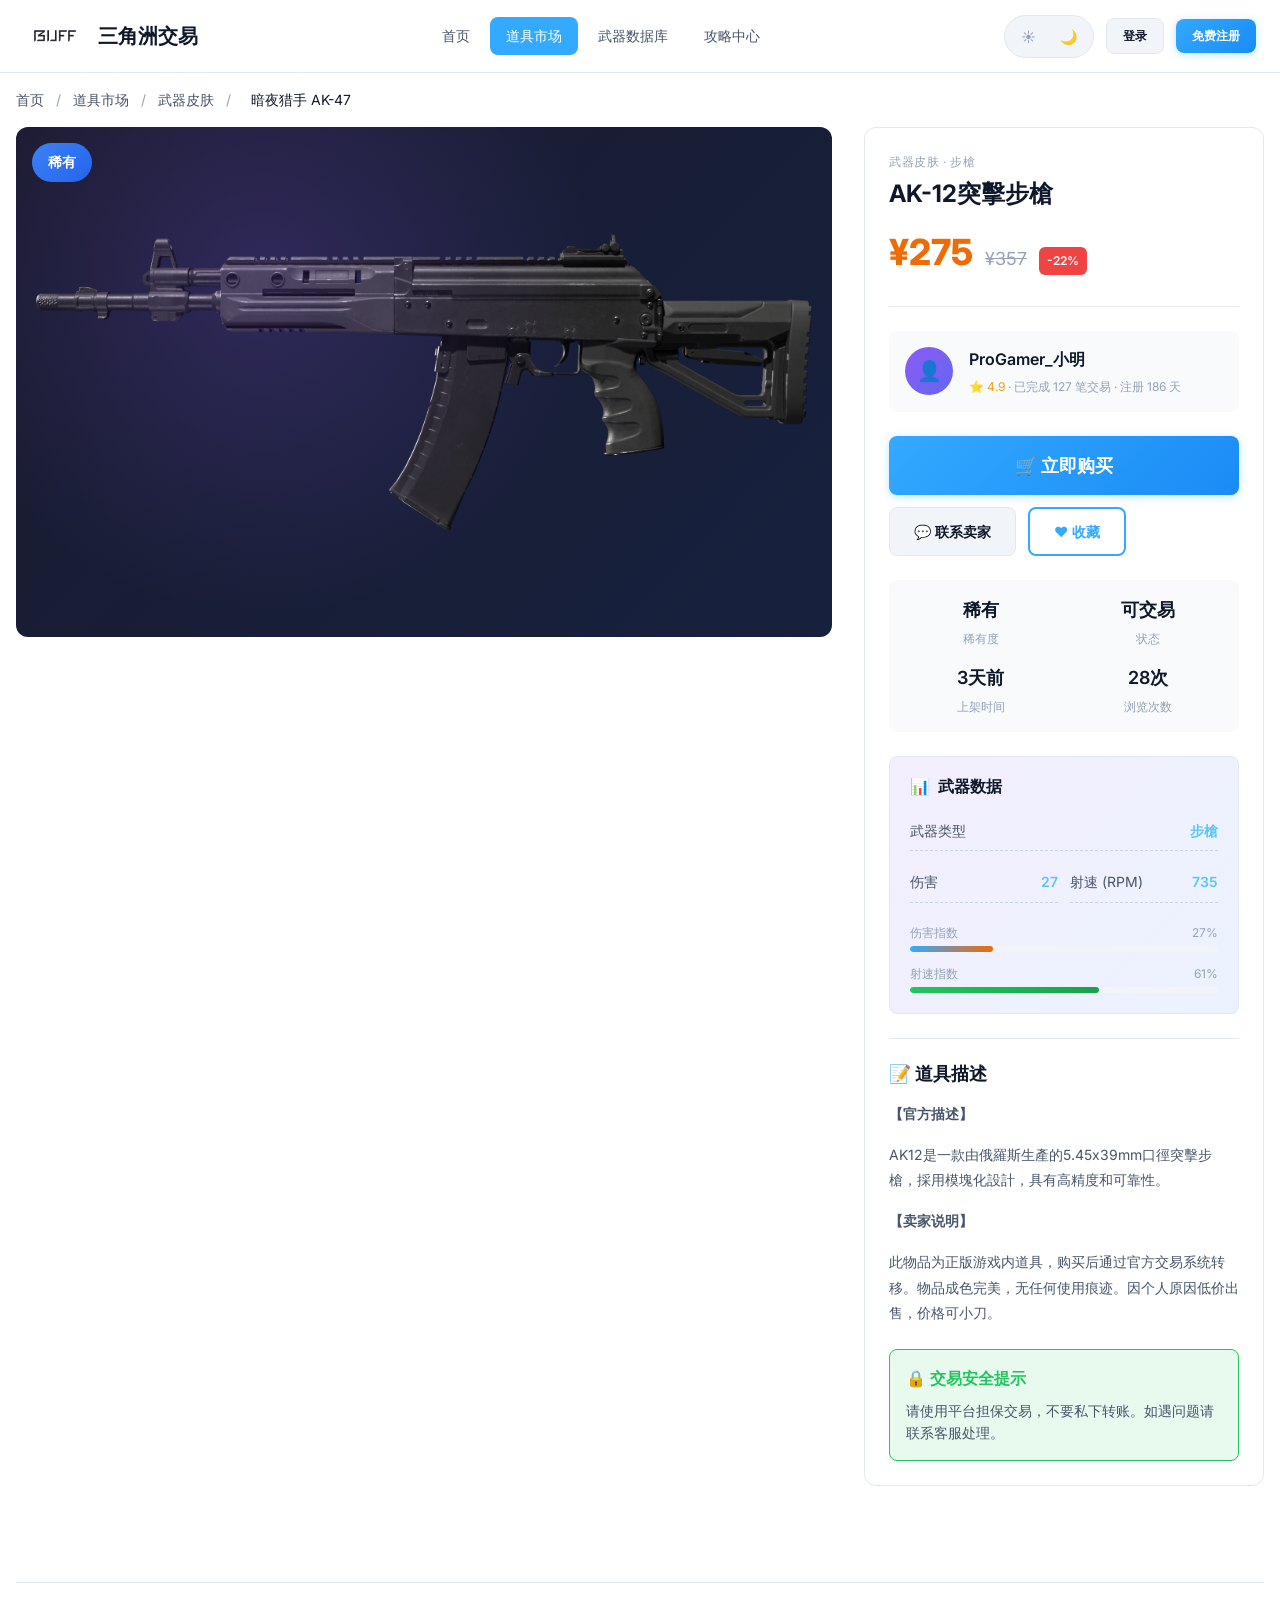
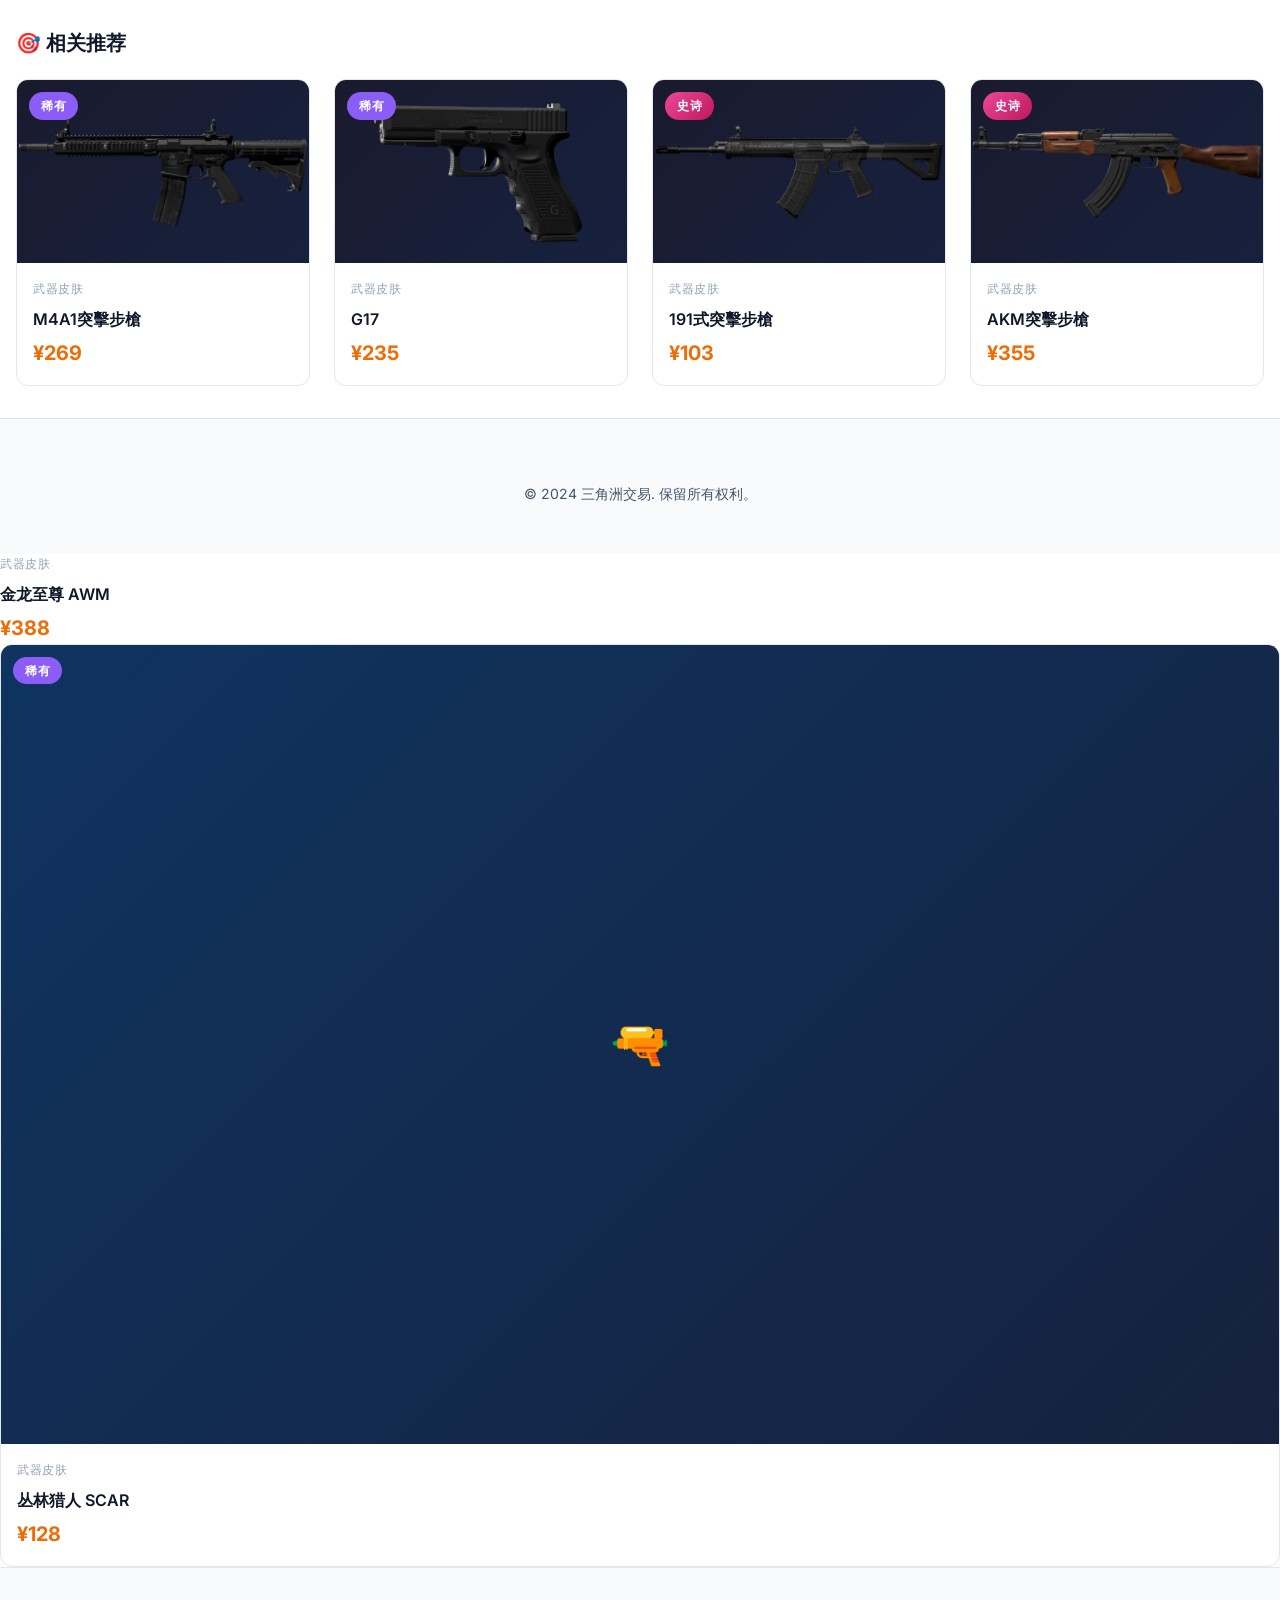
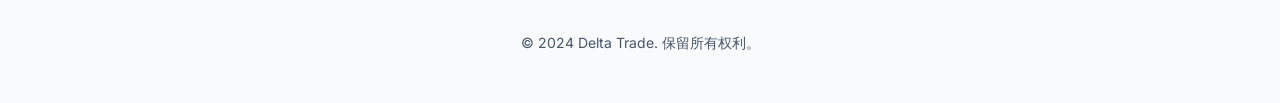
==== item-detail.html @ 1e338d65 "Initial commit: 三角洲交易平台 MVP" ====
<!DOCTYPE html>
<html lang="zh-CN">
<head>
  <meta charset="UTF-8">
  <meta name="viewport" content="width=device-width, initial-scale=1.0">
  <meta name="description" content="暗夜猎手 AK-47 - Delta Trade 三角洲行动道具详情">
  <title>暗夜猎手 AK-47 - Delta Trade</title>
  
  <link rel="preconnect" href="https://fonts.googleapis.com">
  <link rel="preconnect" href="https://fonts.gstatic.com" crossorigin>
  <link href="https://fonts.googleapis.com/css2?family=Inter:wght@400;500;600;700;800&display=swap" rel="stylesheet">
  
  <link rel="stylesheet" href="css/design-system.css">
  <link rel="stylesheet" href="css/components.css">
  
  <script>
    (function() {
      const savedTheme = localStorage.getItem('delta-trade-theme');
      if (savedTheme && savedTheme !== 'system') {
        document.documentElement.setAttribute('data-theme', savedTheme);
      }
    })();
  </script>
  
  <style>
    .breadcrumb {
      padding: var(--space-4) 0;
      font-size: var(--text-sm);
      color: var(--text-tertiary);
    }
    
    .breadcrumb a {
      color: var(--text-secondary);
      text-decoration: none;
    }
    
    .breadcrumb a:hover {
      color: var(--primary-500);
    }
    
    .breadcrumb span {
      margin: 0 var(--space-2);
    }
    
    .detail-layout {
      display: grid;
      grid-template-columns: 1fr 400px;
      gap: var(--space-8);
      padding-bottom: var(--space-12);
    }
    
    @media (max-width: 1024px) {
      .detail-layout {
        grid-template-columns: 1fr;
      }
    }
    
    .image-gallery {
      position: sticky;
      top: calc(var(--navbar-height) + var(--space-4));
    }
    
    .main-image {
      width: 100%;
      aspect-ratio: 16/10;
      background: linear-gradient(135deg, #1a1a2e 0%, #16213e 100%);
      border-radius: var(--radius-xl);
      display: flex;
      align-items: center;
      justify-content: center;
      margin-bottom: var(--space-4);
      position: relative;
      overflow: hidden;
    }
    
    .main-image img {
      width: 100%;
      height: 100%;
      object-fit: contain;
      padding: var(--space-4);
    }
    
    .main-image::before {
      content: '';
      position: absolute;
      inset: 0;
      background: radial-gradient(circle at 30% 30%, rgba(139, 92, 246, 0.2) 0%, transparent 50%);
      pointer-events: none;
    }
    
    .image-badge {
      position: absolute;
      top: var(--space-4);
      left: var(--space-4);
      padding: var(--space-2) var(--space-4);
      background: linear-gradient(135deg, #f59e0b, #d97706);
      color: white;
      font-size: var(--text-sm);
      font-weight: 600;
      border-radius: var(--radius-full);
    }
    
    .thumbnails {
      display: flex;
      gap: var(--space-3);
    }
    
    .thumbnail {
      width: 80px;
      height: 60px;
      background: linear-gradient(135deg, #1a1a2e 0%, #16213e 100%);
      border-radius: var(--radius-lg);
      display: flex;
      align-items: center;
      justify-content: center;
      font-size: 1.5rem;
      cursor: pointer;
      border: 2px solid transparent;
      transition: all var(--transition-fast);
    }
    
    .thumbnail:hover,
    .thumbnail.active {
      border-color: var(--primary-500);
    }
    
    .item-info {
      background-color: var(--bg-card);
      border: 1px solid var(--border-primary);
      border-radius: var(--radius-xl);
      padding: var(--space-6);
    }
    
    .item-category {
      font-size: var(--text-xs);
      color: var(--text-tertiary);
      text-transform: uppercase;
      letter-spacing: 0.05em;
      margin-bottom: var(--space-2);
    }
    
    .item-title {
      font-size: var(--text-2xl);
      font-weight: 700;
      margin-bottom: var(--space-4);
    }
    
    .item-price-section {
      display: flex;
      align-items: baseline;
      gap: var(--space-3);
      margin-bottom: var(--space-6);
      padding-bottom: var(--space-6);
      border-bottom: 1px solid var(--border-primary);
    }
    
    .item-price-current {
      font-size: var(--text-4xl);
      font-weight: 800;
      color: var(--accent-500);
    }
    
    .item-price-old {
      font-size: var(--text-lg);
      color: var(--text-tertiary);
      text-decoration: line-through;
    }
    
    .item-discount {
      padding: var(--space-1) var(--space-2);
      background-color: var(--danger-500);
      color: white;
      font-size: var(--text-xs);
      font-weight: 600;
      border-radius: var(--radius-md);
    }
    
    .seller-info {
      display: flex;
      align-items: center;
      gap: var(--space-4);
      padding: var(--space-4);
      background-color: var(--bg-secondary);
      border-radius: var(--radius-lg);
      margin-bottom: var(--space-6);
    }
    
    .seller-avatar {
      width: 48px;
      height: 48px;
      border-radius: 50%;
      background: linear-gradient(135deg, #8b5cf6, #6366f1);
      display: flex;
      align-items: center;
      justify-content: center;
      font-size: 1.25rem;
    }
    
    .seller-details {
      flex: 1;
    }
    
    .seller-name {
      font-weight: 600;
      margin-bottom: var(--space-1);
    }
    
    .seller-stats {
      font-size: var(--text-xs);
      color: var(--text-tertiary);
    }
    
    .seller-rating {
      color: #f59e0b;
    }
    
    .action-buttons {
      display: flex;
      flex-direction: column;
      gap: var(--space-3);
      margin-bottom: var(--space-6);
    }
    
    .btn-buy {
      width: 100%;
      padding: var(--space-4);
      font-size: var(--text-lg);
    }
    
    .item-meta {
      display: grid;
      grid-template-columns: 1fr 1fr;
      gap: var(--space-4);
      padding: var(--space-4);
      background-color: var(--bg-secondary);
      border-radius: var(--radius-lg);
      margin-bottom: var(--space-6);
    }
    
    .meta-item {
      text-align: center;
    }
    
    .meta-value {
      font-size: var(--text-lg);
      font-weight: 600;
      color: var(--text-primary);
    }
    
    .meta-label {
      font-size: var(--text-xs);
      color: var(--text-tertiary);
      margin-top: var(--space-1);
    }
    
    .item-description {
      margin-top: var(--space-6);
      padding-top: var(--space-6);
      border-top: 1px solid var(--border-primary);
    }
    
    .description-title {
      font-size: var(--text-lg);
      font-weight: 600;
      margin-bottom: var(--space-4);
    }
    
    .description-content {
      font-size: var(--text-sm);
      color: var(--text-secondary);
      line-height: 1.8;
    }
    
    .safety-tips {
      margin-top: var(--space-6);
      padding: var(--space-4);
      background-color: rgba(34, 197, 94, 0.1);
      border: 1px solid var(--success-500);
      border-radius: var(--radius-lg);
    }
    
    .safety-tips-title {
      display: flex;
      align-items: center;
      gap: var(--space-2);
      font-weight: 600;
      color: var(--success-500);
      margin-bottom: var(--space-2);
    }
    
    .safety-tips-content {
      font-size: var(--text-sm);
      color: var(--text-secondary);
    }
    
    /* 相关推荐 */
    .related-section {
      margin-top: var(--space-12);
      padding-top: var(--space-12);
      border-top: 1px solid var(--border-primary);
    }
    
    .related-title {
      font-size: var(--text-xl);
      font-weight: 600;
      margin-bottom: var(--space-6);
    }
    
    .related-grid {
      display: grid;
      grid-template-columns: repeat(4, 1fr);
      gap: var(--space-6);
    }
    
    @media (max-width: 1024px) {
      .related-grid {
        grid-template-columns: repeat(2, 1fr);
      }
    }
    
    @media (max-width: 480px) {
      .related-grid {
        grid-template-columns: 1fr;
      }
    }
  </style>
</head>
<body>
  <!-- 导航栏 -->
  <nav class="navbar">
    <div class="navbar-container">
      <a href="index.html" class="navbar-brand">
        <img src="https://buff.163.com/static/images/site/logo.png" alt="BUFF" style="height:28px;" class="logo-dark">
        <img src="images/buff-logo-dark.png" alt="BUFF" style="height:28px;" class="logo-light">
        <span>三角洲交易</span>
      </a>
      
      <ul class="navbar-nav hide-mobile">
        <li><a href="index.html" class="navbar-link">首页</a></li>
        <li><a href="marketplace.html" class="navbar-link active">道具市场</a></li>
        <li><a href="tools/weapons.html" class="navbar-link">武器数据库</a></li>
        <li><a href="tools/guides.html" class="navbar-link">攻略中心</a></li>
      </ul>
      
      <div class="navbar-actions">
        <div class="theme-toggle hide-mobile" role="radiogroup" aria-label="主题选择">
          <button class="theme-toggle-option" data-theme="light" role="radio">☀️</button>
          <button class="theme-toggle-option active" data-theme="dark" role="radio">🌙</button>
        </div>
        <a href="auth/login.html" class="btn btn-secondary btn-sm hide-mobile">登录</a>
        <a href="auth/register.html" class="btn btn-primary btn-sm">免费注册</a>
      </div>
    </div>
  </nav>

  <div class="container">
    <!-- 面包屑导航 -->
    <div class="breadcrumb">
      <a href="index.html">首页</a>
      <span>/</span>
      <a href="marketplace.html">道具市场</a>
      <span>/</span>
      <a href="marketplace.html?category=武器皮肤">武器皮肤</a>
      <span>/</span>
      <span style="color: var(--text-primary);">暗夜猎手 AK-47</span>
    </div>
    
    <!-- 详情布局 -->
    <div class="detail-layout">
      <!-- 图片区域 -->
      <div class="image-gallery">
        <div class="main-image">
          <span class="image-badge" id="itemRarity">传说</span>
          <img id="mainItemImage" src="picture/AK-12突擊步槍.png" alt="道具图片">
        </div>
      </div>
      
      <!-- 信息区域 -->
      <div class="item-info">
        <div class="item-category" id="itemCategory">武器皮肤 · 步枪</div>
        <h1 class="item-title" id="itemTitle">AK-12 暗夜猎手</h1>
        
        <div class="item-price-section">
          <span class="item-price-current" id="itemPrice">¥299</span>
          <span class="item-price-old" id="itemOldPrice">¥399</span>
          <span class="item-discount" id="itemDiscount">-25%</span>
        </div>
        
        <!-- 卖家信息 -->
        <div class="seller-info">
          <div class="seller-avatar">👤</div>
          <div class="seller-details">
            <div class="seller-name">ProGamer_小明</div>
            <div class="seller-stats">
              <span class="seller-rating">⭐ 4.9</span>
              <span> · 已完成 127 笔交易 · 注册 186 天</span>
            </div>
          </div>
        </div>
        
        <!-- 操作按钮 -->
        <div class="action-buttons">
          <button class="btn btn-primary btn-buy" onclick="handleBuy()">
            🛒 立即购买
          </button>
          <div class="flex gap-3">
            <button class="btn btn-secondary flex-1">
              💬 联系卖家
            </button>
            <button class="btn btn-outline flex-1">
              ❤️ 收藏
            </button>
          </div>
        </div>
        
        <!-- 道具信息 -->
        <div class="item-meta">
          <div class="meta-item">
            <div class="meta-value" id="metaRarity">传说</div>
            <div class="meta-label">稀有度</div>
          </div>
          <div class="meta-item">
            <div class="meta-value">可交易</div>
            <div class="meta-label">状态</div>
          </div>
          <div class="meta-item">
            <div class="meta-value">3天前</div>
            <div class="meta-label">上架时间</div>
          </div>
          <div class="meta-item">
            <div class="meta-value">28次</div>
            <div class="meta-label">浏览次数</div>
          </div>
        </div>
        
        <!-- 武器/防具数据面板 -->
        <div class="stats-panel" id="statsPanel" style="margin-top: var(--space-6); padding: var(--space-5); background: linear-gradient(135deg, rgba(139, 92, 246, 0.1) 0%, rgba(59, 130, 246, 0.1) 100%); border: 1px solid var(--border-primary); border-radius: var(--radius-lg);">
          <h3 style="font-size: var(--text-base); font-weight: 600; margin-bottom: var(--space-4); display: flex; align-items: center; gap: var(--space-2);">📊 <span id="statsTitle">武器数据</span></h3>
          <div id="statsGrid" style="display: grid; grid-template-columns: repeat(2, 1fr); gap: var(--space-3);">
            <!-- 动态填充 -->
          </div>
        </div>
        
        <!-- 道具描述 -->
        <div class="item-description">
          <h3 class="description-title">📝 道具描述</h3>
          <div class="description-content" id="itemDescription">
            <p>加载中...</p>
          </div>
        </div>
        
        <!-- 安全提示 -->
        <div class="safety-tips">
          <div class="safety-tips-title">
            🔒 交易安全提示
          </div>
          <div class="safety-tips-content">
            请使用平台担保交易，不要私下转账。如遇问题请联系客服处理。
          </div>
        </div>
      </div>
    </div>
    
    <!-- 相关推荐 -->
    <div class="related-section">
      <h2 class="related-title">🎯 相关推荐</h2>
      <div class="related-grid" id="relatedGrid">
        <!-- 动态填充 -->
      </div>
    </div>
  </div>

  <!-- 页脚 -->
  <footer class="footer mt-8">
    <div class="container">
      <div class="footer-bottom" style="margin-top:0;padding-top:0;border-top:none;">
        <p>© 2024 三角洲交易. 保留所有权利。</p>
      </div>
    </div>
  </footer>

  <script src="js/theme.js"></script>
  <script>
    // ========== 武器数据 ==========
    const gunsData = {
      "M4A1突擊步槍": {"name": "M4A1突擊步槍", "type": "步槍", "desc": "M4A1突擊步槍，使用5.56x45mm口徑彈藥，火力十分可靠。", "damage": 27, "rpm": 800},
      "AKM突擊步槍": {"name": "AKM突擊步槍", "type": "步槍", "desc": "7.62x39mm口徑經典全自動突擊步槍，擁有強大火力但需要足夠的技巧。", "damage": 40, "rpm": 600},
      "AK-12突擊步槍": {"name": "AK-12突擊步槍", "type": "步槍", "desc": "AK12是一款由俄羅斯生產的5.45x39mm口徑突擊步槍，採用模塊化設計，具有高精度和可靠性。", "damage": 27, "rpm": 735},
      "AWM狙擊步槍": {"name": "AWM狙擊步槍", "type": "狙擊步槍", "desc": "AWM是一款由英國生產的狙擊步槍，採用.338 Lapua Magnum彈藥，具有極高的精度和射程。", "damage": 100, "rpm": 35},
      "M700狙擊步槍": {"name": "M700狙擊步槍", "type": "狙擊步槍", "desc": "7.62×51mm口徑狙擊利器，可輕鬆狩獵目標，穩定性與射程兼具。", "damage": 55, "rpm": 48},
      "SCAR-H戰鬥步槍": {"name": "SCAR-H戰鬥步槍", "type": "步槍", "desc": "SCAR-H是一款由比利時生產的7.62x51mm口徑戰鬥步槍，具有高精度和可靠性。", "damage": 40, "rpm": 585},
      "Vector衝鋒槍": {"name": "Vector衝鋒槍", "type": "衝鋒槍", "desc": ".45口徑的全自動衝鋒槍，超高射速可以在近距離表現出強大爆發力。", "damage": 32, "rpm": 1091},
      "MP5衝鋒槍": {"name": "MP5衝鋒槍", "type": "衝鋒槍", "desc": "採用9x19mm彈藥的全自動衝鋒槍，在各項性能上都達到完美平衡。", "damage": 30, "rpm": 820},
      "P90衝鋒槍": {"name": "P90衝鋒槍", "type": "衝鋒槍", "desc": "使用5.7x28mm子彈的全自動無托式衝鋒槍，可容納更多彈藥。", "damage": 32, "rpm": 898},
      "SVD狙擊步槍": {"name": "SVD狙擊步槍", "type": "精確射手步槍", "desc": "SVD是一款蘇聯/俄羅斯製造的半自動狙擊步槍，具有優秀的精度和射程。", "damage": 56, "rpm": 300},
      "沙漠之鷹": {"name": "沙漠之鷹", "type": "手槍", "desc": "大威力的半自動手槍，使用的是短彈體.50口徑的彈藥。", "damage": 50, "rpm": 207},
      "M249輕機槍": {"name": "M249輕機槍", "type": "輕機槍", "desc": "發射5.56x45mm彈藥的火力強大機槍，為戰鬥小組提供火力壓制。", "damage": 30, "rpm": 858},
      "K416突擊步槍": {"name": "K416突擊步槍", "type": "步槍", "desc": "K416突擊步槍是一款德國製造的突擊步槍，使用5.56x45mm子彈。", "damage": 29, "rpm": 880},
      "PKM通用機槍": {"name": "PKM通用機槍", "type": "輕機槍", "desc": "全自動機槍，採用7.62x54mmR全威力彈藥，中等射速且具備強大壓制力。", "damage": 45, "rpm": 669},
      "G17": {"name": "G17", "type": "手槍", "desc": "奧地利製造的半自動手槍，經典、可靠、耐用，採用9x19mm口徑設計。", "damage": 27, "rpm": 462},
      "UZI衝鋒槍": {"name": "UZI衝鋒槍", "type": "衝鋒槍", "desc": "UZI是一款以色列製造的衝鋒槍，使用9x19mm子彈。", "damage": 28, "rpm": 780},
      "191式突擊步槍": {"name": "191式突擊步槍", "type": "步槍", "desc": "採用新思路、新技術的新式國產突擊步槍，使用5.8×42mm口徑彈藥。", "damage": 35, "rpm": 706}
    };
    
    // ========== 防具数据 ==========
    const protectData = {
      "泰坦防彈裝甲": {"name": "泰坦防彈裝甲", "type": "護甲", "level": 6, "desc": "GTI研發部門研發的高性能通用裝甲系列避彈衣，符合6級防彈標準。"},
      "DICH-9重型頭盔": {"name": "DICH-9重型頭盔", "type": "頭盔", "level": 6, "desc": "三角洲小隊在戰術頭盔基礎上更換了DICH系列最新工藝的面部裝甲，符合6級防彈標準。"},
      "GT5指揮官頭盔": {"name": "GT5指揮官頭盔", "type": "頭盔", "level": 5, "desc": "採用了更輕盈的護目能阻擋5級子彈穿透，加裝的耳機提供降噪和拾音能力。"},
      "精英避彈衣": {"name": "精英避彈衣", "type": "護甲", "level": 5, "desc": "阿薩拉部隊為精英人員配置的最頂級裝甲，符合5級防彈標準。"},
      "D7戰術背囊": {"name": "D7戰術背囊", "type": "背囊", "level": 6, "desc": "先進的戰術背囊，集成多種裝備掛載選項，提供35格儲存空間。"},
      "金剛避彈衣": {"name": "金剛避彈衣", "type": "護甲", "level": 6, "desc": "阿薩拉部隊最強的護甲，符合6級防彈標準。"},
      "H70精英頭盔": {"name": "H70精英頭盔", "type": "頭盔", "level": 6, "desc": "在防暴頭盔的基礎上迭代了材質和面部裝甲，符合6級防彈標準。"},
      "特里克MAS2.0裝甲": {"name": "特里克MAS2.0裝甲", "type": "護甲", "level": 6, "desc": "三角洲小隊研發的特里克戰術模塊化護甲系統，符合6級防彈標準。"},
      "GTO重型戰術包": {"name": "GTO重型戰術包", "type": "背囊", "level": 6, "desc": "具備極高強度和容量的戰術背囊，提供45格儲存空間。"},
      "颶風戰術胸掛": {"name": "颶風戰術胸掛", "type": "胸掛", "level": 5, "desc": "設計為高速作戰行動使用，提供22格快速使用空間。"},
      "ALS揹負系統": {"name": "ALS揹負系統", "type": "背囊", "level": 5, "desc": "全新的揹負系統，提供出色的重量分佈和舒適性，提供28格儲存空間。"},
      "Mask-1鐵壁頭盔": {"name": "Mask-1鐵壁頭盔", "type": "頭盔", "level": 5, "desc": "在衞士頭盔基礎上更新了高級材質和面部防護，符合5級防彈標準。"},
      "DAR突擊手胸掛": {"name": "DAR突擊手胸掛", "type": "胸掛", "level": 5, "desc": "專為突擊手設計，提供24格快速使用空間。"}
    };
    
    // ========== 页面初始化 ==========
    function initPage() {
      const urlParams = new URLSearchParams(window.location.search);
      const itemId = urlParams.get('id');
      const itemType = urlParams.get('type');
      
      if (!itemId) {
        loadItemData('AK-12突擊步槍', 'guns');
        return;
      }
      
      loadItemData(itemId, itemType);
    }
    
    function loadItemData(itemId, itemType) {
      let itemData;
      let isGun = itemType === 'guns';
      
      if (isGun) {
        itemData = gunsData[itemId];
      } else {
        itemData = protectData[itemId];
      }
      
      if (!itemData) {
        itemData = gunsData['AK-12突擊步槍'];
        isGun = true;
        itemId = 'AK-12突擊步槍';
      }
      
      // 更新页面标题
      document.title = `${itemData.name} - 三角洲交易`;
      
      // 更新主图 (使用高清大图，无前缀)
      const mainImage = document.getElementById('mainItemImage');
      mainImage.src = `picture/${itemId}.png`;
      mainImage.alt = itemData.name;
      
      // 更新标题和分类
      document.getElementById('itemTitle').textContent = itemData.name;
      document.getElementById('itemCategory').textContent = isGun ? 
        `武器皮肤 · ${itemData.type}` : 
        `角色外观 · ${itemData.level}级${itemData.type}`;
      
      // 生成随机价格
      const price = Math.floor(Math.random() * 400) + 100;
      const oldPrice = Math.floor(price * 1.3);
      const discount = Math.floor((1 - price/oldPrice) * 100);
      
      document.getElementById('itemPrice').textContent = `¥${price}`;
      document.getElementById('itemOldPrice').textContent = `¥${oldPrice}`;
      document.getElementById('itemDiscount').textContent = `-${discount}%`;
      
      // 更新稀有度
      const level = isGun ? (itemData.damage >= 50 ? 6 : itemData.damage >= 35 ? 5 : 4) : itemData.level;
      const rarity = level >= 6 ? '传说' : level >= 5 ? '史诗' : level >= 4 ? '稀有' : '普通';
      document.getElementById('itemRarity').textContent = rarity;
      document.getElementById('metaRarity').textContent = rarity;
      
      // 更新稀有度徽章颜色
      const badge = document.getElementById('itemRarity');
      if (rarity === '传说') {
        badge.style.background = 'linear-gradient(135deg, #f59e0b, #d97706)';
      } else if (rarity === '史诗') {
        badge.style.background = 'linear-gradient(135deg, #a855f7, #7c3aed)';
      } else if (rarity === '稀有') {
        badge.style.background = 'linear-gradient(135deg, #3b82f6, #2563eb)';
      } else {
        badge.style.background = 'linear-gradient(135deg, #78716c, #57534e)';
      }
      
      // 更新数据面板
      updateStatsPanel(itemData, isGun);
      
      // 更新描述
      updateDescription(itemData);
      
      // 加载相关推荐
      loadRelatedItems(itemType || 'guns', itemId);
    }
    
    function updateStatsPanel(data, isGun) {
      const statsTitle = document.getElementById('statsTitle');
      const statsGrid = document.getElementById('statsGrid');
      
      if (isGun) {
        statsTitle.textContent = '武器数据';
        const damagePercent = Math.min(data.damage, 100);
        const rpmPercent = Math.min(data.rpm / 12, 100);
        
        statsGrid.innerHTML = `
          <div style="display:flex;justify-content:space-between;padding:var(--space-2) 0;border-bottom:1px dashed var(--border-secondary);grid-column:span 2;">
            <span style="color:var(--text-secondary);font-size:var(--text-sm);">武器类型</span>
            <span style="font-weight:600;color:var(--primary-400);font-size:var(--text-sm);">${data.type}</span>
          </div>
          <div style="display:flex;justify-content:space-between;padding:var(--space-2) 0;border-bottom:1px dashed var(--border-secondary);">
            <span style="color:var(--text-secondary);font-size:var(--text-sm);">伤害</span>
            <span style="font-weight:600;color:var(--primary-400);font-size:var(--text-sm);">${data.damage}</span>
          </div>
          <div style="display:flex;justify-content:space-between;padding:var(--space-2) 0;border-bottom:1px dashed var(--border-secondary);">
            <span style="color:var(--text-secondary);font-size:var(--text-sm);">射速 (RPM)</span>
            <span style="font-weight:600;color:var(--primary-400);font-size:var(--text-sm);">${data.rpm}</span>
          </div>
          <div style="grid-column:span 2;margin-top:var(--space-2);">
            <div style="display:flex;justify-content:space-between;font-size:var(--text-xs);color:var(--text-tertiary);margin-bottom:var(--space-1);">
              <span>伤害指数</span><span>${damagePercent}%</span>
            </div>
            <div style="height:6px;background:var(--bg-tertiary);border-radius:var(--radius-full);overflow:hidden;">
              <div style="height:100%;width:${damagePercent}%;background:linear-gradient(90deg,var(--primary-500),var(--accent-500));border-radius:var(--radius-full);"></div>
            </div>
          </div>
          <div style="grid-column:span 2;">
            <div style="display:flex;justify-content:space-between;font-size:var(--text-xs);color:var(--text-tertiary);margin-bottom:var(--space-1);">
              <span>射速指数</span><span>${Math.floor(rpmPercent)}%</span>
            </div>
            <div style="height:6px;background:var(--bg-tertiary);border-radius:var(--radius-full);overflow:hidden;">
              <div style="height:100%;width:${rpmPercent}%;background:linear-gradient(90deg,#22c55e,#16a34a);border-radius:var(--radius-full);"></div>
            </div>
          </div>
        `;
      } else {
        statsTitle.textContent = '防护数据';
        const levelPercent = (data.level / 6) * 100;
        
        statsGrid.innerHTML = `
          <div style="display:flex;justify-content:space-between;padding:var(--space-2) 0;border-bottom:1px dashed var(--border-secondary);grid-column:span 2;">
            <span style="color:var(--text-secondary);font-size:var(--text-sm);">装备类型</span>
            <span style="font-weight:600;color:var(--primary-400);font-size:var(--text-sm);">${data.type}</span>
          </div>
          <div style="display:flex;justify-content:space-between;padding:var(--space-2) 0;border-bottom:1px dashed var(--border-secondary);grid-column:span 2;">
            <span style="color:var(--text-secondary);font-size:var(--text-sm);">防弹等级</span>
            <span style="font-weight:600;color:var(--primary-400);font-size:var(--text-sm);">${data.level} 级</span>
          </div>
          <div style="grid-column:span 2;margin-top:var(--space-2);">
            <div style="display:flex;justify-content:space-between;font-size:var(--text-xs);color:var(--text-tertiary);margin-bottom:var(--space-1);">
              <span>防护能力</span><span>${Math.floor(levelPercent)}%</span>
            </div>
            <div style="height:6px;background:var(--bg-tertiary);border-radius:var(--radius-full);overflow:hidden;">
              <div style="height:100%;width:${levelPercent}%;background:linear-gradient(90deg,#3b82f6,#1d4ed8);border-radius:var(--radius-full);"></div>
            </div>
          </div>
        `;
      }
    }
    
    function updateDescription(data) {
      const descContent = document.getElementById('itemDescription');
      descContent.innerHTML = `
        <p><strong>【官方描述】</strong></p>
        <p style="margin-top:var(--space-2);">${data.desc}</p>
        <p style="margin-top:var(--space-4);"><strong>【卖家说明】</strong></p>
        <p style="margin-top:var(--space-2);">此物品为正版游戏内道具，购买后通过官方交易系统转移。物品成色完美，无任何使用痕迹。因个人原因低价出售，价格可小刀。</p>
      `;
    }
    
    function loadRelatedItems(currentType, currentId) {
      const relatedGrid = document.getElementById('relatedGrid');
      const items = currentType === 'guns' ? Object.keys(gunsData) : Object.keys(protectData);
      
      const filteredItems = items.filter(id => id !== currentId);
      const randomItems = filteredItems.sort(() => 0.5 - Math.random()).slice(0, 4);
      
      relatedGrid.innerHTML = randomItems.map(itemId => {
        const data = currentType === 'guns' ? gunsData[itemId] : protectData[itemId];
        const price = Math.floor(Math.random() * 300) + 80;
        const level = currentType === 'guns' ? 
          (data.damage >= 50 ? 6 : data.damage >= 35 ? 5 : 4) : 
          data.level;
        const rarity = level >= 6 ? '传说' : level >= 5 ? '史诗' : level >= 4 ? '稀有' : '普通';
        const badgeClass = rarity === '传说' ? 'badge-legendary' : 
                          rarity === '史诗' ? 'badge-epic' : 
                          rarity === '稀有' ? 'badge-rare' : 'badge-common';
        
        return `
          <a href="item-detail.html?id=${encodeURIComponent(itemId)}&type=${currentType}" class="item-card">
            <div class="item-card-image">
              <img src="picture/${currentType}_${itemId}.png" alt="${data.name}" 
                   style="width:100%;height:100%;object-fit:contain;background:linear-gradient(135deg,#1a1a2e 0%,#16213e 100%);">
              <span class="item-card-badge ${badgeClass}">${rarity}</span>
            </div>
            <div class="item-card-content">
              <div class="item-card-category">${currentType === 'guns' ? '武器皮肤' : '角色外观'}</div>
              <h3 class="item-card-title">${data.name}</h3>
              <div class="item-card-price">
                <span class="item-card-price-current">¥${price}</span>
              </div>
            </div>
          </a>
        `;
      }).join('');
    }
    
    function handleBuy() {
      alert('请先登录后再进行购买操作！');
      window.location.href = 'auth/login.html';
    }
    
    // 页面加载完成后初始化
    document.addEventListener('DOMContentLoaded', initPage);
  </script>
</body>
</html>
            <div class="item-card-category">武器皮肤</div>
            <h3 class="item-card-title">金龙至尊 AWM</h3>
            <div class="item-card-price">
              <span class="item-card-price-current">¥388</span>
            </div>
          </div>
        </div>
        
        <div class="item-card">
          <div class="item-card-image">
            <div style="width:100%;height:100%;background:linear-gradient(135deg,#0f3460 0%,#16213e 100%);display:flex;align-items:center;justify-content:center;color:#22c55e;font-size:3rem;">🔫</div>
            <span class="item-card-badge badge-rare">稀有</span>
          </div>
          <div class="item-card-content">
            <div class="item-card-category">武器皮肤</div>
            <h3 class="item-card-title">丛林猎人 SCAR</h3>
            <div class="item-card-price">
              <span class="item-card-price-current">¥128</span>
            </div>
          </div>
        </div>
      </div>
    </div>
  </div>

  <!-- 页脚 -->
  <footer class="footer">
    <div class="container">
      <div class="footer-bottom" style="margin-top:0;padding-top:0;border-top:none;">
        <p>© 2024 Delta Trade. 保留所有权利。</p>
      </div>
    </div>
  </footer>

  <script src="js/theme.js"></script>
  <script>
    // 缩略图点击
    document.querySelectorAll('.thumbnail').forEach(thumb => {
      thumb.addEventListener('click', function() {
        document.querySelectorAll('.thumbnail').forEach(t => t.classList.remove('active'));
        this.classList.add('active');
      });
    });
    
    // 购买处理
    function handleBuy() {
      alert('🛒 请先登录后再购买\n\n即将跳转到登录页面...');
      window.location.href = 'auth/login.html';
    }
  </script>
</body>
</html>
---- css/design-system.css ----
/* ========================================
   Delta Trade - Design System
   三角洲行动道具交易平台
   ======================================== */

:root {
  /* === 品牌色彩 === */
  --primary-50: #eef9ff;
  --primary-100: #d9f1ff;
  --primary-200: #bce8ff;
  --primary-300: #8edbff;
  --primary-400: #59c5ff;
  --primary-500: #33a9ff;
  --primary-600: #1a8bf5;
  --primary-700: #1472e1;
  --primary-800: #175cb6;
  --primary-900: #194f8f;

  /* 军事战术风格强调色 */
  --accent-50: #fef3e2;
  --accent-100: #fde5c3;
  --accent-200: #fbc987;
  --accent-300: #f9a545;
  --accent-400: #f7860f;
  --accent-500: #ee6c06;
  --accent-600: #d24e04;
  --accent-700: #ae3607;
  --accent-800: #8c2b0e;
  --accent-900: #74260f;

  /* 成功/警告/错误 */
  --success-500: #22c55e;
  --success-600: #16a34a;
  --warning-500: #eab308;
  --warning-600: #ca8a04;
  --danger-500: #ef4444;
  --danger-600: #dc2626;

  /* === 浅色主题 === */
  --bg-primary: #ffffff;
  --bg-secondary: #f8fafc;
  --bg-tertiary: #f1f5f9;
  --bg-card: #ffffff;
  --bg-hover: #f1f5f9;
  
  --text-primary: #0f172a;
  --text-secondary: #475569;
  --text-tertiary: #94a3b8;
  --text-inverse: #ffffff;
  
  --border-primary: #e2e8f0;
  --border-secondary: #cbd5e1;
  
  --shadow-sm: 0 1px 2px 0 rgb(0 0 0 / 0.05);
  --shadow-md: 0 4px 6px -1px rgb(0 0 0 / 0.1), 0 2px 4px -2px rgb(0 0 0 / 0.1);
  --shadow-lg: 0 10px 15px -3px rgb(0 0 0 / 0.1), 0 4px 6px -4px rgb(0 0 0 / 0.1);
  --shadow-xl: 0 20px 25px -5px rgb(0 0 0 / 0.1), 0 8px 10px -6px rgb(0 0 0 / 0.1);

  /* === 排版 === */
  --font-family: 'Inter', -apple-system, BlinkMacSystemFont, 'Segoe UI', Roboto, sans-serif;
  --font-mono: 'JetBrains Mono', 'Fira Code', monospace;
  
  --text-xs: 0.75rem;     /* 12px */
  --text-sm: 0.875rem;    /* 14px */
  --text-base: 1rem;      /* 16px */
  --text-lg: 1.125rem;    /* 18px */
  --text-xl: 1.25rem;     /* 20px */
  --text-2xl: 1.5rem;     /* 24px */
  --text-3xl: 1.875rem;   /* 30px */
  --text-4xl: 2.25rem;    /* 36px */
  --text-5xl: 3rem;       /* 48px */

  /* === 间距 === */
  --space-1: 0.25rem;     /* 4px */
  --space-2: 0.5rem;      /* 8px */
  --space-3: 0.75rem;     /* 12px */
  --space-4: 1rem;        /* 16px */
  --space-5: 1.25rem;     /* 20px */
  --space-6: 1.5rem;      /* 24px */
  --space-8: 2rem;        /* 32px */
  --space-10: 2.5rem;     /* 40px */
  --space-12: 3rem;       /* 48px */
  --space-16: 4rem;       /* 64px */
  --space-20: 5rem;       /* 80px */

  /* === 布局 === */
  --container-sm: 640px;
  --container-md: 768px;
  --container-lg: 1024px;
  --container-xl: 1280px;
  --container-2xl: 1536px;

  /* === 圆角 === */
  --radius-sm: 0.25rem;
  --radius-md: 0.375rem;
  --radius-lg: 0.5rem;
  --radius-xl: 0.75rem;
  --radius-2xl: 1rem;
  --radius-full: 9999px;

  /* === 过渡 === */
  --transition-fast: 150ms cubic-bezier(0.4, 0, 0.2, 1);
  --transition-normal: 200ms cubic-bezier(0.4, 0, 0.2, 1);
  --transition-slow: 300ms cubic-bezier(0.4, 0, 0.2, 1);
}

/* === 深色主题 === */
[data-theme="dark"] {
  --bg-primary: #0a0f1a;
  --bg-secondary: #111827;
  --bg-tertiary: #1f2937;
  --bg-card: #1a2332;
  --bg-hover: #243047;
  
  --text-primary: #f8fafc;
  --text-secondary: #cbd5e1;
  --text-tertiary: #64748b;
  --text-inverse: #0f172a;
  
  --border-primary: #334155;
  --border-secondary: #475569;
  
  --shadow-sm: 0 1px 2px 0 rgb(0 0 0 / 0.3);
  --shadow-md: 0 4px 6px -1px rgb(0 0 0 / 0.4), 0 2px 4px -2px rgb(0 0 0 / 0.3);
  --shadow-lg: 0 10px 15px -3px rgb(0 0 0 / 0.4), 0 4px 6px -4px rgb(0 0 0 / 0.3);
  --shadow-xl: 0 20px 25px -5px rgb(0 0 0 / 0.4), 0 8px 10px -6px rgb(0 0 0 / 0.3);
}

/* 系统主题检测 */
@media (prefers-color-scheme: dark) {
  :root:not([data-theme="light"]) {
    --bg-primary: #0a0f1a;
    --bg-secondary: #111827;
    --bg-tertiary: #1f2937;
    --bg-card: #1a2332;
    --bg-hover: #243047;
    
    --text-primary: #f8fafc;
    --text-secondary: #cbd5e1;
    --text-tertiary: #64748b;
    --text-inverse: #0f172a;
    
    --border-primary: #334155;
    --border-secondary: #475569;
  }
}

/* ========================================
   基础重置
   ======================================== */

*, *::before, *::after {
  box-sizing: border-box;
  margin: 0;
  padding: 0;
}

html {
  font-size: 16px;
  scroll-behavior: smooth;
  -webkit-font-smoothing: antialiased;
  -moz-osx-font-smoothing: grayscale;
}

body {
  font-family: var(--font-family);
  font-size: var(--text-base);
  line-height: 1.6;
  color: var(--text-primary);
  background-color: var(--bg-primary);
  transition: background-color var(--transition-normal), color var(--transition-normal);
}

a {
  color: var(--primary-500);
  text-decoration: none;
  transition: color var(--transition-fast);
}

a:hover {
  color: var(--primary-600);
}

img {
  max-width: 100%;
  height: auto;
  display: block;
}

/* Logo 主题切换 */
.logo-light {
  display: none;
}
.logo-dark {
  display: block;
}

[data-theme="light"] .logo-light {
  display: block;
}
[data-theme="light"] .logo-dark {
  display: none;
}

@media (prefers-color-scheme: light) {
  :root:not([data-theme="dark"]) .logo-light {
    display: block;
  }
  :root:not([data-theme="dark"]) .logo-dark {
    display: none;
  }
}

button {
  font-family: inherit;
  cursor: pointer;
  border: none;
  background: none;
}

input, textarea, select {
  font-family: inherit;
  font-size: inherit;
}

/* ========================================
   排版
   ======================================== */

h1, h2, h3, h4, h5, h6 {
  font-weight: 700;
  line-height: 1.2;
  color: var(--text-primary);
}

h1 { font-size: var(--text-4xl); margin-bottom: var(--space-6); }
h2 { font-size: var(--text-3xl); margin-bottom: var(--space-5); }
h3 { font-size: var(--text-2xl); margin-bottom: var(--space-4); }
h4 { font-size: var(--text-xl); margin-bottom: var(--space-3); }
h5 { font-size: var(--text-lg); margin-bottom: var(--space-2); }
h6 { font-size: var(--text-base); margin-bottom: var(--space-2); }

p {
  margin-bottom: var(--space-4);
  color: var(--text-secondary);
}

/* ========================================
   布局组件
   ======================================== */

.container {
  width: 100%;
  max-width: var(--container-xl);
  margin: 0 auto;
  padding: 0 var(--space-4);
}

.container-fluid {
  width: 100%;
  padding: 0 var(--space-4);
}

/* Flexbox */
.flex { display: flex; }
.flex-col { flex-direction: column; }
.flex-wrap { flex-wrap: wrap; }
.items-center { align-items: center; }
.items-start { align-items: flex-start; }
.items-end { align-items: flex-end; }
.justify-center { justify-content: center; }
.justify-between { justify-content: space-between; }
.justify-end { justify-content: flex-end; }
.gap-1 { gap: var(--space-1); }
.gap-2 { gap: var(--space-2); }
.gap-3 { gap: var(--space-3); }
.gap-4 { gap: var(--space-4); }
.gap-6 { gap: var(--space-6); }
.gap-8 { gap: var(--space-8); }

/* Grid */
.grid { display: grid; }
.grid-cols-1 { grid-template-columns: repeat(1, 1fr); }
.grid-cols-2 { grid-template-columns: repeat(2, 1fr); }
.grid-cols-3 { grid-template-columns: repeat(3, 1fr); }
.grid-cols-4 { grid-template-columns: repeat(4, 1fr); }

@media (max-width: 1024px) {
  .lg\:grid-cols-3 { grid-template-columns: repeat(3, 1fr); }
  .lg\:grid-cols-2 { grid-template-columns: repeat(2, 1fr); }
}

@media (max-width: 768px) {
  .md\:grid-cols-2 { grid-template-columns: repeat(2, 1fr); }
  .md\:grid-cols-1 { grid-template-columns: repeat(1, 1fr); }
}

@media (max-width: 640px) {
  .sm\:grid-cols-1 { grid-template-columns: repeat(1, 1fr); }
}

/* ========================================
   间距工具类
   ======================================== */

.mt-1 { margin-top: var(--space-1); }
.mt-2 { margin-top: var(--space-2); }
.mt-4 { margin-top: var(--space-4); }
.mt-6 { margin-top: var(--space-6); }
.mt-8 { margin-top: var(--space-8); }

.mb-1 { margin-bottom: var(--space-1); }
.mb-2 { margin-bottom: var(--space-2); }
.mb-4 { margin-bottom: var(--space-4); }
.mb-6 { margin-bottom: var(--space-6); }
.mb-8 { margin-bottom: var(--space-8); }

.py-4 { padding-top: var(--space-4); padding-bottom: var(--space-4); }
.py-6 { padding-top: var(--space-6); padding-bottom: var(--space-6); }
.py-8 { padding-top: var(--space-8); padding-bottom: var(--space-8); }
.py-12 { padding-top: var(--space-12); padding-bottom: var(--space-12); }
.py-16 { padding-top: var(--space-16); padding-bottom: var(--space-16); }
.py-20 { padding-top: var(--space-20); padding-bottom: var(--space-20); }

.px-4 { padding-left: var(--space-4); padding-right: var(--space-4); }
.px-6 { padding-left: var(--space-6); padding-right: var(--space-6); }

.p-4 { padding: var(--space-4); }
.p-6 { padding: var(--space-6); }
.p-8 { padding: var(--space-8); }

/* ========================================
   文本工具类
   ======================================== */

.text-center { text-align: center; }
.text-left { text-align: left; }
.text-right { text-align: right; }

.text-xs { font-size: var(--text-xs); }
.text-sm { font-size: var(--text-sm); }
.text-base { font-size: var(--text-base); }
.text-lg { font-size: var(--text-lg); }
.text-xl { font-size: var(--text-xl); }
.text-2xl { font-size: var(--text-2xl); }
.text-3xl { font-size: var(--text-3xl); }
.text-4xl { font-size: var(--text-4xl); }

.font-normal { font-weight: 400; }
.font-medium { font-weight: 500; }
.font-semibold { font-weight: 600; }
.font-bold { font-weight: 700; }

.text-primary { color: var(--text-primary); }
.text-secondary { color: var(--text-secondary); }
.text-tertiary { color: var(--text-tertiary); }
.text-accent { color: var(--accent-500); }
.text-success { color: var(--success-500); }
.text-warning { color: var(--warning-500); }
.text-danger { color: var(--danger-500); }

.uppercase { text-transform: uppercase; }
.capitalize { text-transform: capitalize; }
.truncate {
  overflow: hidden;
  text-overflow: ellipsis;
  white-space: nowrap;
}
---- css/components.css ----
/* ========================================
   Delta Trade - 组件样式
   ======================================== */

/* ========================================
   按钮组件
   ======================================== */

.btn {
  display: inline-flex;
  align-items: center;
  justify-content: center;
  gap: var(--space-2);
  padding: var(--space-3) var(--space-6);
  font-size: var(--text-sm);
  font-weight: 600;
  line-height: 1.5;
  border-radius: var(--radius-lg);
  transition: all var(--transition-fast);
  white-space: nowrap;
  cursor: pointer;
  text-decoration: none;
}

.btn:disabled {
  opacity: 0.5;
  cursor: not-allowed;
}

/* 主要按钮 */
.btn-primary {
  background: linear-gradient(135deg, var(--primary-500) 0%, var(--primary-600) 100%);
  color: var(--text-inverse);
  box-shadow: 0 2px 8px rgb(51 169 255 / 0.3);
}

.btn-primary:hover {
  background: linear-gradient(135deg, var(--primary-400) 0%, var(--primary-500) 100%);
  box-shadow: 0 4px 12px rgb(51 169 255 / 0.4);
  transform: translateY(-1px);
  color: var(--text-inverse);
}

/* 强调按钮 */
.btn-accent {
  background: linear-gradient(135deg, var(--accent-500) 0%, var(--accent-600) 100%);
  color: var(--text-inverse);
  box-shadow: 0 2px 8px rgb(238 108 6 / 0.3);
}

.btn-accent:hover {
  background: linear-gradient(135deg, var(--accent-400) 0%, var(--accent-500) 100%);
  box-shadow: 0 4px 12px rgb(238 108 6 / 0.4);
  transform: translateY(-1px);
  color: var(--text-inverse);
}

/* 次要按钮 */
.btn-secondary {
  background-color: var(--bg-tertiary);
  color: var(--text-primary);
  border: 1px solid var(--border-primary);
}

.btn-secondary:hover {
  background-color: var(--bg-hover);
  border-color: var(--border-secondary);
  color: var(--text-primary);
}

/* 轮廓按钮 */
.btn-outline {
  background-color: transparent;
  color: var(--primary-500);
  border: 2px solid var(--primary-500);
}

.btn-outline:hover {
  background-color: var(--primary-500);
  color: var(--text-inverse);
}

/* 幽灵按钮 */
.btn-ghost {
  background-color: transparent;
  color: var(--text-secondary);
}

.btn-ghost:hover {
  background-color: var(--bg-hover);
  color: var(--text-primary);
}

/* 按钮尺寸 */
.btn-sm {
  padding: var(--space-2) var(--space-4);
  font-size: var(--text-xs);
}

.btn-lg {
  padding: var(--space-4) var(--space-8);
  font-size: var(--text-base);
}

.btn-icon {
  padding: var(--space-3);
  width: 44px;
  height: 44px;
}

/* ========================================
   卡片组件
   ======================================== */

.card {
  background-color: var(--bg-card);
  border: 1px solid var(--border-primary);
  border-radius: var(--radius-xl);
  overflow: hidden;
  transition: all var(--transition-normal);
}

.card:hover {
  border-color: var(--border-secondary);
  box-shadow: var(--shadow-md);
}

.card-header {
  padding: var(--space-4) var(--space-6);
  border-bottom: 1px solid var(--border-primary);
}

.card-body {
  padding: var(--space-6);
}

.card-footer {
  padding: var(--space-4) var(--space-6);
  border-top: 1px solid var(--border-primary);
  background-color: var(--bg-secondary);
}

/* 道具卡片 */
.item-card {
  background-color: var(--bg-card);
  border: 1px solid var(--border-primary);
  border-radius: var(--radius-xl);
  overflow: hidden;
  transition: all var(--transition-normal);
  position: relative;
  display: block;
  text-decoration: none;
  color: inherit;
  cursor: pointer;
}

.item-card:hover {
  border-color: var(--primary-400);
  box-shadow: var(--shadow-lg);
  transform: translateY(-4px);
  color: inherit;
}

.item-card-image {
  position: relative;
  aspect-ratio: 16 / 10;
  background-color: var(--bg-tertiary);
  overflow: hidden;
}

.item-card-image img {
  width: 100%;
  height: 100%;
  object-fit: cover;
  transition: transform var(--transition-slow);
}

.item-card:hover .item-card-image img {
  transform: scale(1.05);
}

.item-card-badge {
  position: absolute;
  top: var(--space-3);
  left: var(--space-3);
  padding: var(--space-1) var(--space-3);
  font-size: var(--text-xs);
  font-weight: 600;
  border-radius: var(--radius-full);
  text-transform: uppercase;
  letter-spacing: 0.05em;
}

.badge-rare {
  background-color: #8b5cf6;
  color: white;
}

.badge-legendary {
  background: linear-gradient(135deg, #f59e0b 0%, #d97706 100%);
  color: white;
}

.badge-common {
  background-color: var(--bg-tertiary);
  color: var(--text-secondary);
}

.badge-epic {
  background: linear-gradient(135deg, #ec4899 0%, #be185d 100%);
  color: white;
}

.item-card-content {
  padding: var(--space-4);
}

.item-card-title {
  font-size: var(--text-base);
  font-weight: 600;
  color: var(--text-primary);
  margin-bottom: var(--space-2);
  display: -webkit-box;
  -webkit-line-clamp: 2;
  -webkit-box-orient: vertical;
  overflow: hidden;
}

.item-card-category {
  font-size: var(--text-xs);
  color: var(--text-tertiary);
  text-transform: uppercase;
  letter-spacing: 0.05em;
  margin-bottom: var(--space-3);
}

.item-card-price {
  display: flex;
  align-items: baseline;
  gap: var(--space-2);
}

.item-card-price-current {
  font-size: var(--text-xl);
  font-weight: 700;
  color: var(--accent-500);
}

.item-card-price-old {
  font-size: var(--text-sm);
  color: var(--text-tertiary);
  text-decoration: line-through;
}

.item-card-seller {
  display: flex;
  align-items: center;
  gap: var(--space-2);
  padding-top: var(--space-3);
  margin-top: var(--space-3);
  border-top: 1px solid var(--border-primary);
}

.item-card-seller-avatar {
  width: 24px;
  height: 24px;
  border-radius: var(--radius-full);
  background-color: var(--bg-tertiary);
}

.item-card-seller-name {
  font-size: var(--text-sm);
  color: var(--text-secondary);
}

/* ========================================
   表单组件
   ======================================== */

.form-group {
  margin-bottom: var(--space-5);
}

.form-label {
  display: block;
  font-size: var(--text-sm);
  font-weight: 500;
  color: var(--text-primary);
  margin-bottom: var(--space-2);
}

.form-input {
  width: 100%;
  padding: var(--space-3) var(--space-4);
  font-size: var(--text-base);
  color: var(--text-primary);
  background-color: var(--bg-secondary);
  border: 1px solid var(--border-primary);
  border-radius: var(--radius-lg);
  transition: all var(--transition-fast);
}

.form-input:focus {
  outline: none;
  border-color: var(--primary-500);
  box-shadow: 0 0 0 3px rgb(51 169 255 / 0.15);
}

.form-input::placeholder {
  color: var(--text-tertiary);
}

.form-input-lg {
  padding: var(--space-4) var(--space-5);
  font-size: var(--text-lg);
}

/* 搜索框 */
.search-box {
  position: relative;
  width: 100%;
}

.search-box-icon {
  position: absolute;
  left: var(--space-4);
  top: 50%;
  transform: translateY(-50%);
  color: var(--text-tertiary);
  pointer-events: none;
}

.search-box-input {
  width: 100%;
  padding: var(--space-4) var(--space-4) var(--space-4) var(--space-12);
  font-size: var(--text-base);
  color: var(--text-primary);
  background-color: var(--bg-secondary);
  border: 2px solid var(--border-primary);
  border-radius: var(--radius-xl);
  transition: all var(--transition-fast);
}

.search-box-input:focus {
  outline: none;
  border-color: var(--primary-500);
  background-color: var(--bg-card);
  box-shadow: 0 0 0 4px rgb(51 169 255 / 0.1);
}

/* ========================================
   导航栏
   ======================================== */

.navbar {
  position: sticky;
  top: 0;
  z-index: 100;
  background-color: var(--bg-card);
  border-bottom: 1px solid var(--border-primary);
  backdrop-filter: blur(12px);
  -webkit-backdrop-filter: blur(12px);
}

.navbar-container {
  display: flex;
  align-items: center;
  justify-content: space-between;
  height: 72px;
  padding: 0 var(--space-6);
  max-width: var(--container-2xl);
  margin: 0 auto;
}

.navbar-brand {
  display: flex;
  align-items: center;
  gap: var(--space-3);
  font-size: var(--text-xl);
  font-weight: 700;
  color: var(--text-primary);
}

.navbar-brand:hover {
  color: var(--text-primary);
}

.navbar-logo {
  width: 40px;
  height: 40px;
  background: linear-gradient(135deg, var(--primary-500) 0%, var(--accent-500) 100%);
  border-radius: var(--radius-lg);
  display: flex;
  align-items: center;
  justify-content: center;
  color: white;
  font-weight: 800;
  font-size: var(--text-lg);
}

.navbar-nav {
  display: flex;
  align-items: center;
  gap: var(--space-1);
  list-style: none;
}

.navbar-link {
  display: flex;
  align-items: center;
  gap: var(--space-2);
  padding: var(--space-2) var(--space-4);
  font-size: var(--text-sm);
  font-weight: 500;
  color: var(--text-secondary);
  border-radius: var(--radius-lg);
  transition: all var(--transition-fast);
}

.navbar-link:hover {
  background-color: var(--bg-hover);
  color: var(--text-primary);
}

.navbar-link.active {
  background-color: var(--primary-500);
  color: var(--text-inverse);
}

.navbar-actions {
  display: flex;
  align-items: center;
  gap: var(--space-3);
}

/* ========================================
   主题切换
   ======================================== */

.theme-toggle {
  display: inline-flex;
  align-items: center;
  background-color: var(--bg-tertiary);
  border: 1px solid var(--border-primary);
  border-radius: var(--radius-full);
  padding: 4px;
}

.theme-toggle-option {
  padding: var(--space-2) var(--space-3);
  font-size: var(--text-sm);
  font-weight: 500;
  color: var(--text-tertiary);
  background-color: transparent;
  border: none;
  border-radius: var(--radius-full);
  cursor: pointer;
  transition: all var(--transition-fast);
  display: flex;
  align-items: center;
  gap: var(--space-1);
}

.theme-toggle-option:hover {
  color: var(--text-secondary);
}

.theme-toggle-option.active {
  background-color: var(--primary-500);
  color: var(--text-inverse);
}

/* ========================================
   标签/徽章
   ======================================== */

.tag {
  display: inline-flex;
  align-items: center;
  padding: var(--space-1) var(--space-3);
  font-size: var(--text-xs);
  font-weight: 500;
  border-radius: var(--radius-full);
  background-color: var(--bg-tertiary);
  color: var(--text-secondary);
}

.tag-primary {
  background-color: var(--primary-100);
  color: var(--primary-700);
}

[data-theme="dark"] .tag-primary {
  background-color: rgb(51 169 255 / 0.15);
  color: var(--primary-400);
}

.tag-accent {
  background-color: var(--accent-100);
  color: var(--accent-700);
}

[data-theme="dark"] .tag-accent {
  background-color: rgb(238 108 6 / 0.15);
  color: var(--accent-400);
}

.tag-success {
  background-color: rgb(34 197 94 / 0.1);
  color: var(--success-600);
}

.badge {
  display: inline-flex;
  align-items: center;
  justify-content: center;
  min-width: 20px;
  height: 20px;
  padding: 0 6px;
  font-size: 11px;
  font-weight: 600;
  background-color: var(--danger-500);
  color: white;
  border-radius: var(--radius-full);
}

/* ========================================
   统计数据卡片
   ======================================== */

.stat-card {
  background-color: var(--bg-card);
  border: 1px solid var(--border-primary);
  border-radius: var(--radius-xl);
  padding: var(--space-6);
  text-align: center;
}

.stat-card-value {
  font-size: var(--text-3xl);
  font-weight: 700;
  color: var(--text-primary);
  margin-bottom: var(--space-1);
}

.stat-card-label {
  font-size: var(--text-sm);
  color: var(--text-tertiary);
  text-transform: uppercase;
  letter-spacing: 0.05em;
}

/* ========================================
   功能卡片
   ======================================== */

.feature-card {
  background-color: var(--bg-card);
  border: 1px solid var(--border-primary);
  border-radius: var(--radius-xl);
  padding: var(--space-8);
  text-align: center;
  transition: all var(--transition-normal);
}

.feature-card:hover {
  border-color: var(--primary-400);
  box-shadow: var(--shadow-lg);
  transform: translateY(-4px);
}

.feature-card-icon {
  width: 64px;
  height: 64px;
  margin: 0 auto var(--space-5);
  background: linear-gradient(135deg, var(--primary-500) 0%, var(--primary-600) 100%);
  border-radius: var(--radius-xl);
  display: flex;
  align-items: center;
  justify-content: center;
  font-size: var(--text-2xl);
  color: white;
}

.feature-card-title {
  font-size: var(--text-lg);
  font-weight: 600;
  color: var(--text-primary);
  margin-bottom: var(--space-3);
}

.feature-card-description {
  font-size: var(--text-sm);
  color: var(--text-secondary);
  line-height: 1.6;
  margin-bottom: 0;
}

/* ========================================
   分类筛选
   ======================================== */

.filter-tabs {
  display: flex;
  flex-wrap: wrap;
  gap: var(--space-2);
  padding: var(--space-2);
  background-color: var(--bg-secondary);
  border-radius: var(--radius-xl);
}

.filter-tab {
  padding: var(--space-2) var(--space-4);
  font-size: var(--text-sm);
  font-weight: 500;
  color: var(--text-secondary);
  background-color: transparent;
  border: none;
  border-radius: var(--radius-lg);
  cursor: pointer;
  transition: all var(--transition-fast);
}

.filter-tab:hover {
  background-color: var(--bg-hover);
  color: var(--text-primary);
}

.filter-tab.active {
  background-color: var(--bg-card);
  color: var(--text-primary);
  box-shadow: var(--shadow-sm);
}

/* ========================================
   分页
   ======================================== */

.pagination {
  display: flex;
  align-items: center;
  justify-content: center;
  gap: var(--space-2);
}

.pagination-item {
  min-width: 40px;
  height: 40px;
  display: flex;
  align-items: center;
  justify-content: center;
  font-size: var(--text-sm);
  font-weight: 500;
  color: var(--text-secondary);
  background-color: var(--bg-card);
  border: 1px solid var(--border-primary);
  border-radius: var(--radius-lg);
  cursor: pointer;
  transition: all var(--transition-fast);
}

.pagination-item:hover {
  background-color: var(--bg-hover);
  color: var(--text-primary);
}

.pagination-item.active {
  background-color: var(--primary-500);
  border-color: var(--primary-500);
  color: var(--text-inverse);
}

/* ========================================
   页脚
   ======================================== */

.footer {
  background-color: var(--bg-secondary);
  border-top: 1px solid var(--border-primary);
  padding: var(--space-16) 0 var(--space-8);
}

.footer-grid {
  display: grid;
  grid-template-columns: 2fr 1fr 1fr 1fr;
  gap: var(--space-12);
}

@media (max-width: 768px) {
  .footer-grid {
    grid-template-columns: 1fr 1fr;
    gap: var(--space-8);
  }
}

@media (max-width: 480px) {
  .footer-grid {
    grid-template-columns: 1fr;
  }
}

.footer-brand {
  font-size: var(--text-lg);
  font-weight: 700;
  color: var(--text-primary);
  margin-bottom: var(--space-4);
  display: flex;
  align-items: center;
  gap: var(--space-2);
}

.footer-description {
  font-size: var(--text-sm);
  color: var(--text-secondary);
  line-height: 1.7;
  margin-bottom: 0;
}

.footer-title {
  font-size: var(--text-sm);
  font-weight: 600;
  color: var(--text-primary);
  text-transform: uppercase;
  letter-spacing: 0.05em;
  margin-bottom: var(--space-4);
}

.footer-links {
  list-style: none;
}

.footer-links li {
  margin-bottom: var(--space-3);
}

.footer-links a {
  font-size: var(--text-sm);
  color: var(--text-secondary);
  transition: color var(--transition-fast);
}

.footer-links a:hover {
  color: var(--primary-500);
}

.footer-bottom {
  margin-top: var(--space-12);
  padding-top: var(--space-8);
  border-top: 1px solid var(--border-primary);
  text-align: center;
  font-size: var(--text-sm);
  color: var(--text-tertiary);
}

/* ========================================
   英雄区域
   ======================================== */

.hero {
  position: relative;
  padding: var(--space-20) 0;
  overflow: hidden;
}

.hero-background {
  position: absolute;
  inset: 0;
  background: linear-gradient(135deg, var(--bg-primary) 0%, var(--bg-secondary) 100%);
  z-index: -1;
}

.hero-background::before {
  content: '';
  position: absolute;
  top: -50%;
  right: -20%;
  width: 80%;
  height: 150%;
  background: radial-gradient(ellipse at center, rgb(51 169 255 / 0.08) 0%, transparent 70%);
}

.hero-content {
  max-width: 800px;
  margin: 0 auto;
  text-align: center;
}

.hero-title {
  font-size: var(--text-5xl);
  font-weight: 800;
  line-height: 1.1;
  margin-bottom: var(--space-6);
  background: linear-gradient(135deg, var(--text-primary) 0%, var(--primary-500) 100%);
  -webkit-background-clip: text;
  -webkit-text-fill-color: transparent;
  background-clip: text;
}

@media (max-width: 768px) {
  .hero-title {
    font-size: var(--text-3xl);
  }
}

.hero-subtitle {
  font-size: var(--text-xl);
  color: var(--text-secondary);
  margin-bottom: var(--space-8);
  line-height: 1.6;
}

.hero-actions {
  display: flex;
  align-items: center;
  justify-content: center;
  gap: var(--space-4);
  flex-wrap: wrap;
}

/* ========================================
   工具提示
   ======================================== */

.tooltip {
  position: relative;
}

.tooltip::after {
  content: attr(data-tooltip);
  position: absolute;
  bottom: 100%;
  left: 50%;
  transform: translateX(-50%) translateY(-8px);
  padding: var(--space-2) var(--space-3);
  font-size: var(--text-xs);
  font-weight: 500;
  color: var(--text-inverse);
  background-color: var(--text-primary);
  border-radius: var(--radius-md);
  white-space: nowrap;
  opacity: 0;
  visibility: hidden;
  transition: all var(--transition-fast);
  pointer-events: none;
}

.tooltip:hover::after {
  opacity: 1;
  visibility: visible;
  transform: translateX(-50%) translateY(-4px);
}

/* ========================================
   加载状态
   ======================================== */

.skeleton {
  background: linear-gradient(
    90deg,
    var(--bg-tertiary) 25%,
    var(--bg-hover) 50%,
    var(--bg-tertiary) 75%
  );
  background-size: 200% 100%;
  animation: skeleton-loading 1.5s infinite;
  border-radius: var(--radius-md);
}

@keyframes skeleton-loading {
  0% {
    background-position: 200% 0;
  }
  100% {
    background-position: -200% 0;
  }
}

.spinner {
  width: 24px;
  height: 24px;
  border: 3px solid var(--border-primary);
  border-top-color: var(--primary-500);
  border-radius: 50%;
  animation: spin 0.8s linear infinite;
}

@keyframes spin {
  to {
    transform: rotate(360deg);
  }
}

/* ========================================
   响应式隐藏
   ======================================== */

@media (max-width: 768px) {
  .hide-mobile {
    display: none !important;
  }
}

@media (min-width: 769px) {
  .show-mobile {
    display: none !important;
  }
}
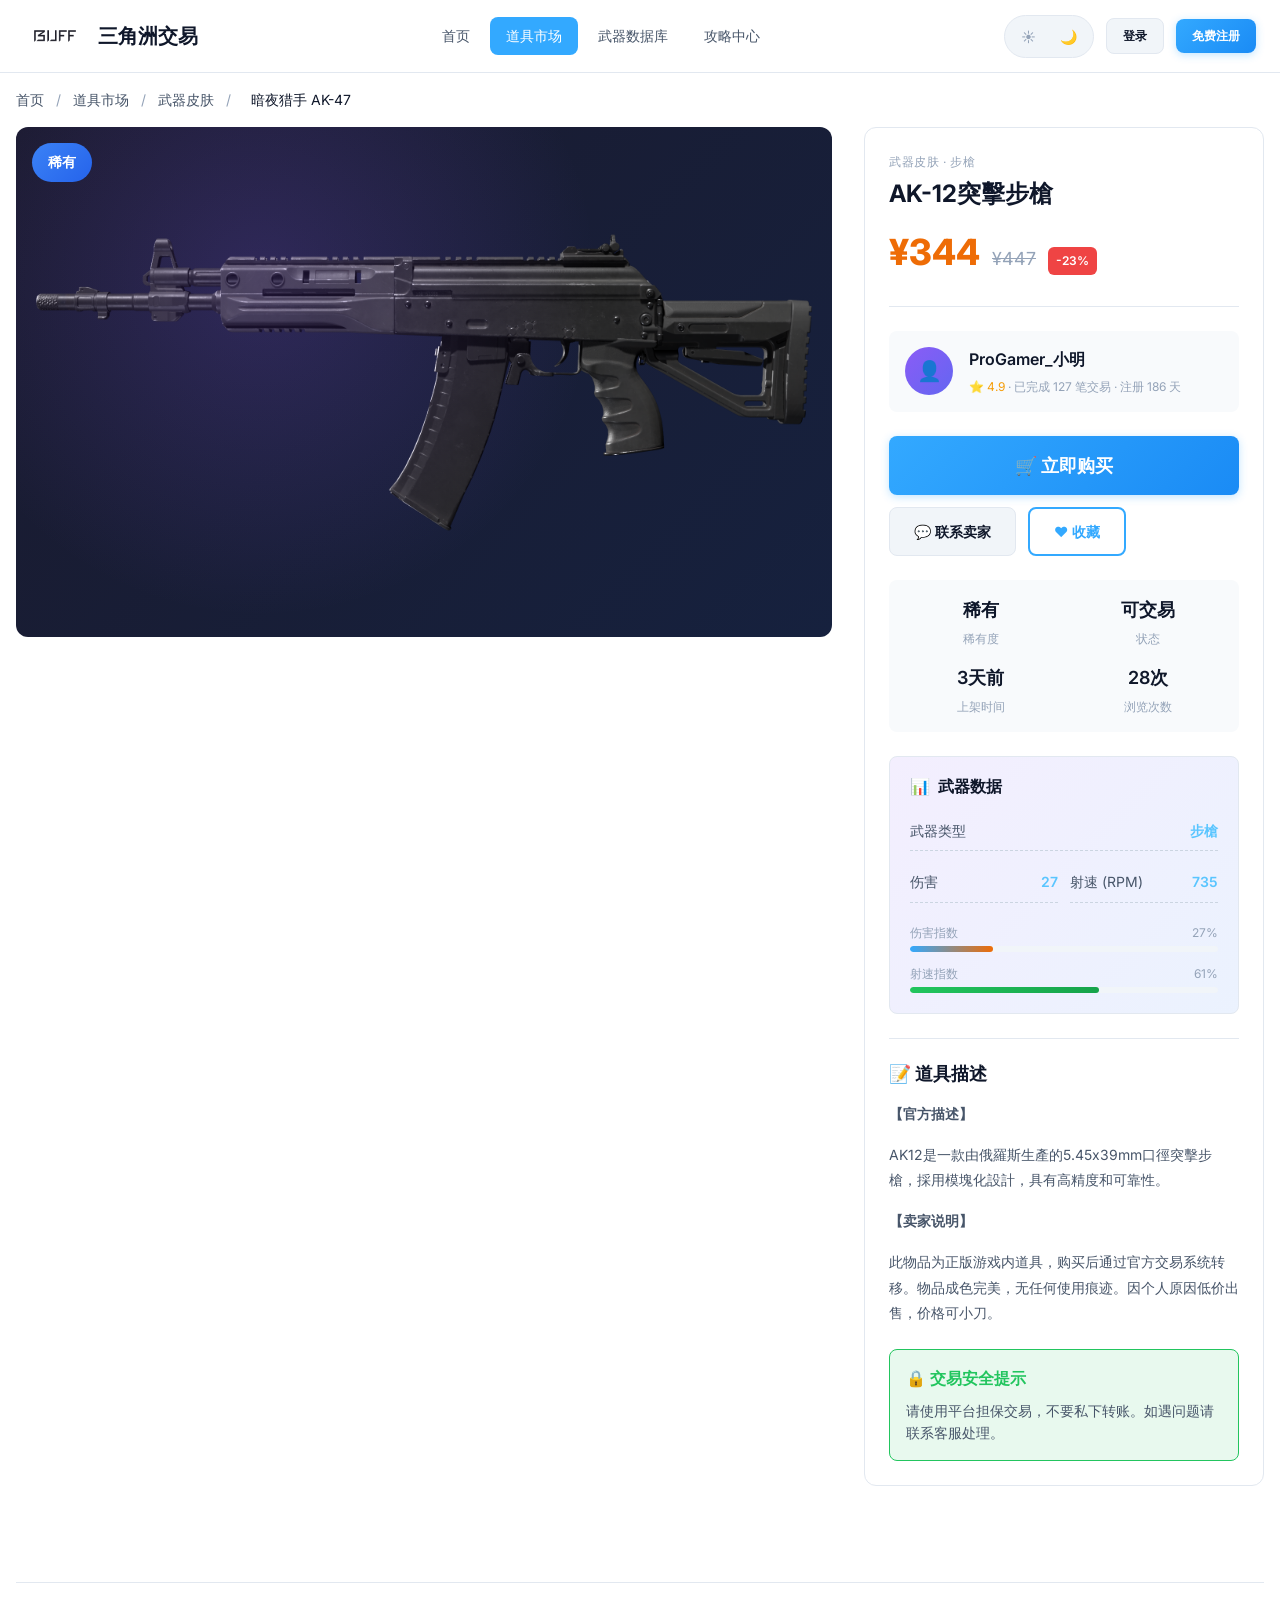
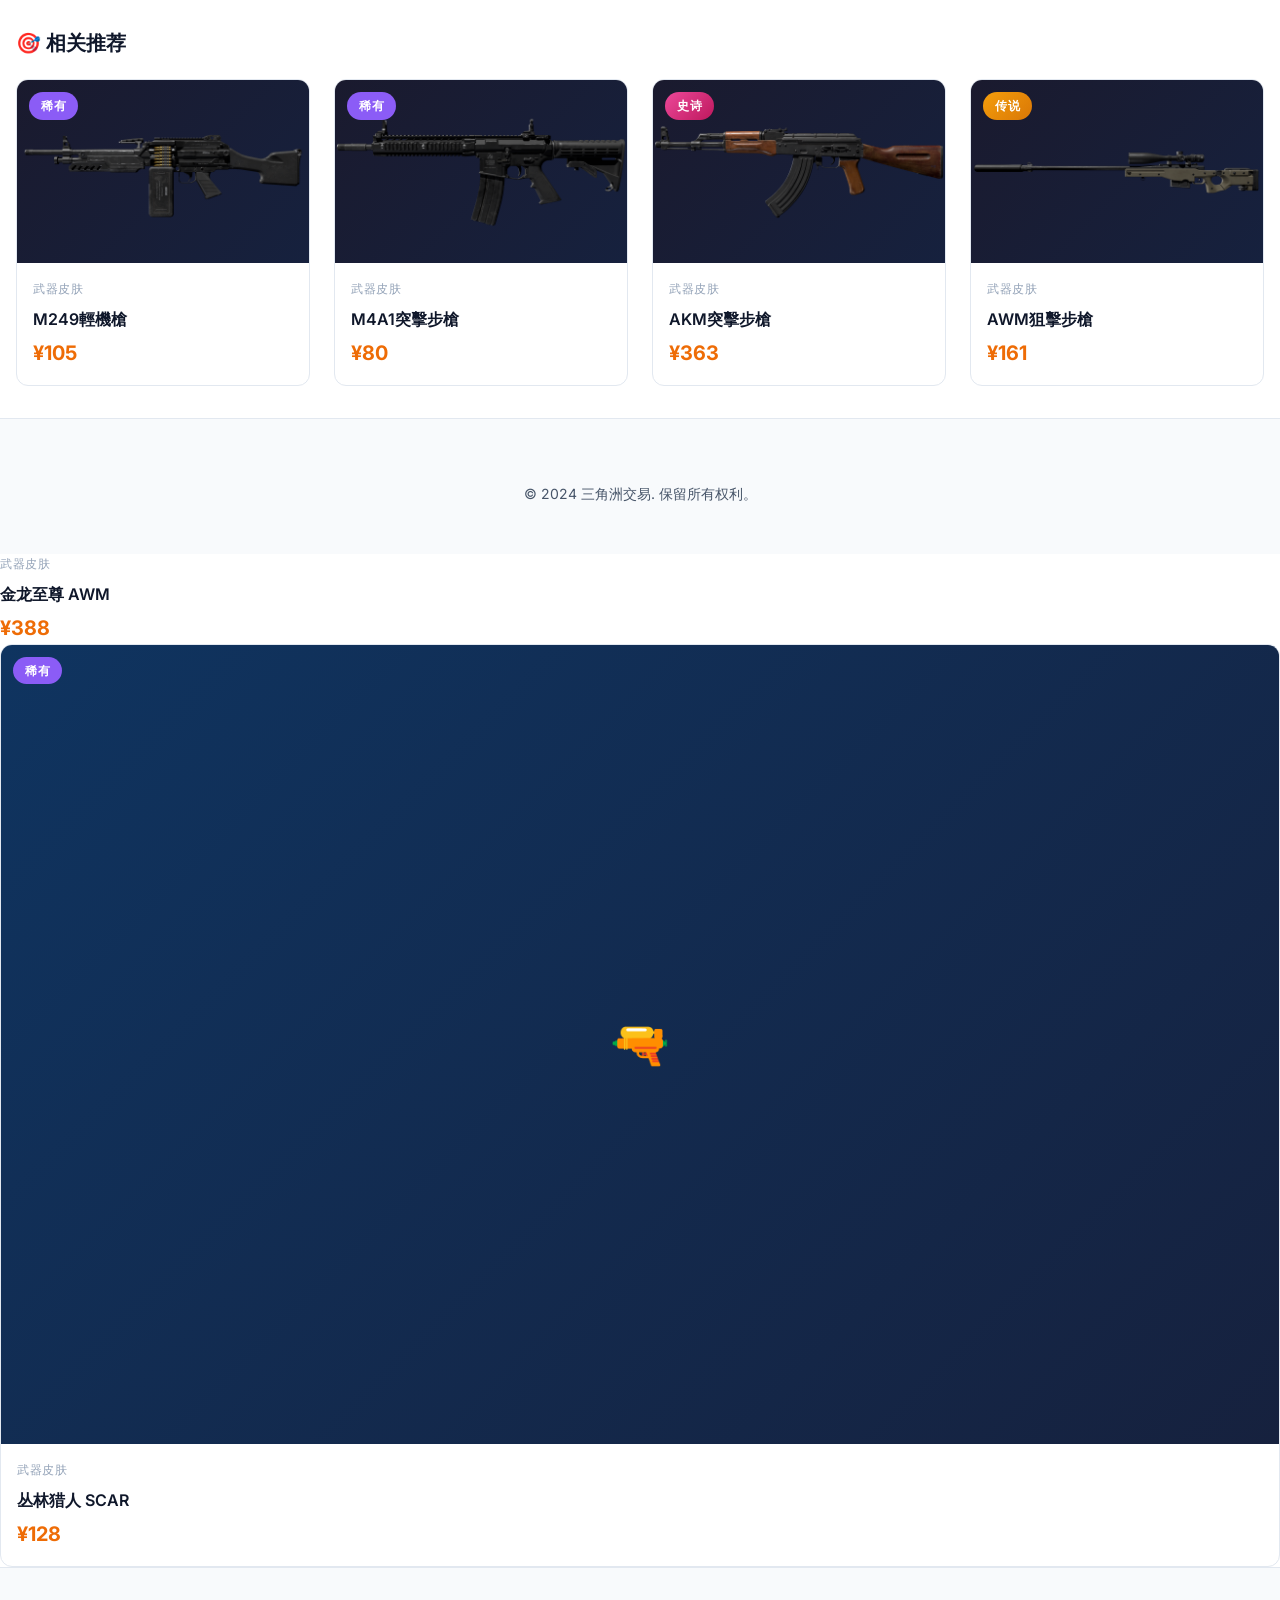
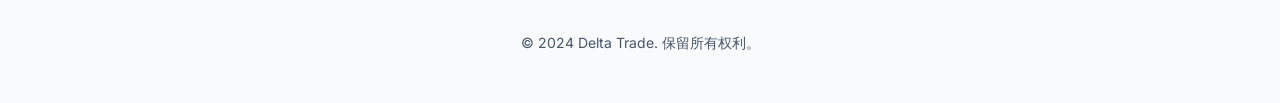
==== commit e6921908: "feat: 添加网站 favicon (SVG三角形渐变图标)" ====
--- a/item-detail.html
+++ b/item-detail.html
@@ -4,7 +4,9 @@
   <meta charset="UTF-8">
   <meta name="viewport" content="width=device-width, initial-scale=1.0">
   <meta name="description" content="暗夜猎手 AK-47 - Delta Trade 三角洲行动道具详情">
-  <title>暗夜猎手 AK-47 - Delta Trade</title>
+  <title>暗夜猎手 AK-47 - 三角洲交易</title>
+  
+  <link rel="icon" type="image/svg+xml" href="images/favicon.svg">
   
   <link rel="preconnect" href="https://fonts.googleapis.com">
   <link rel="preconnect" href="https://fonts.gstatic.com" crossorigin>
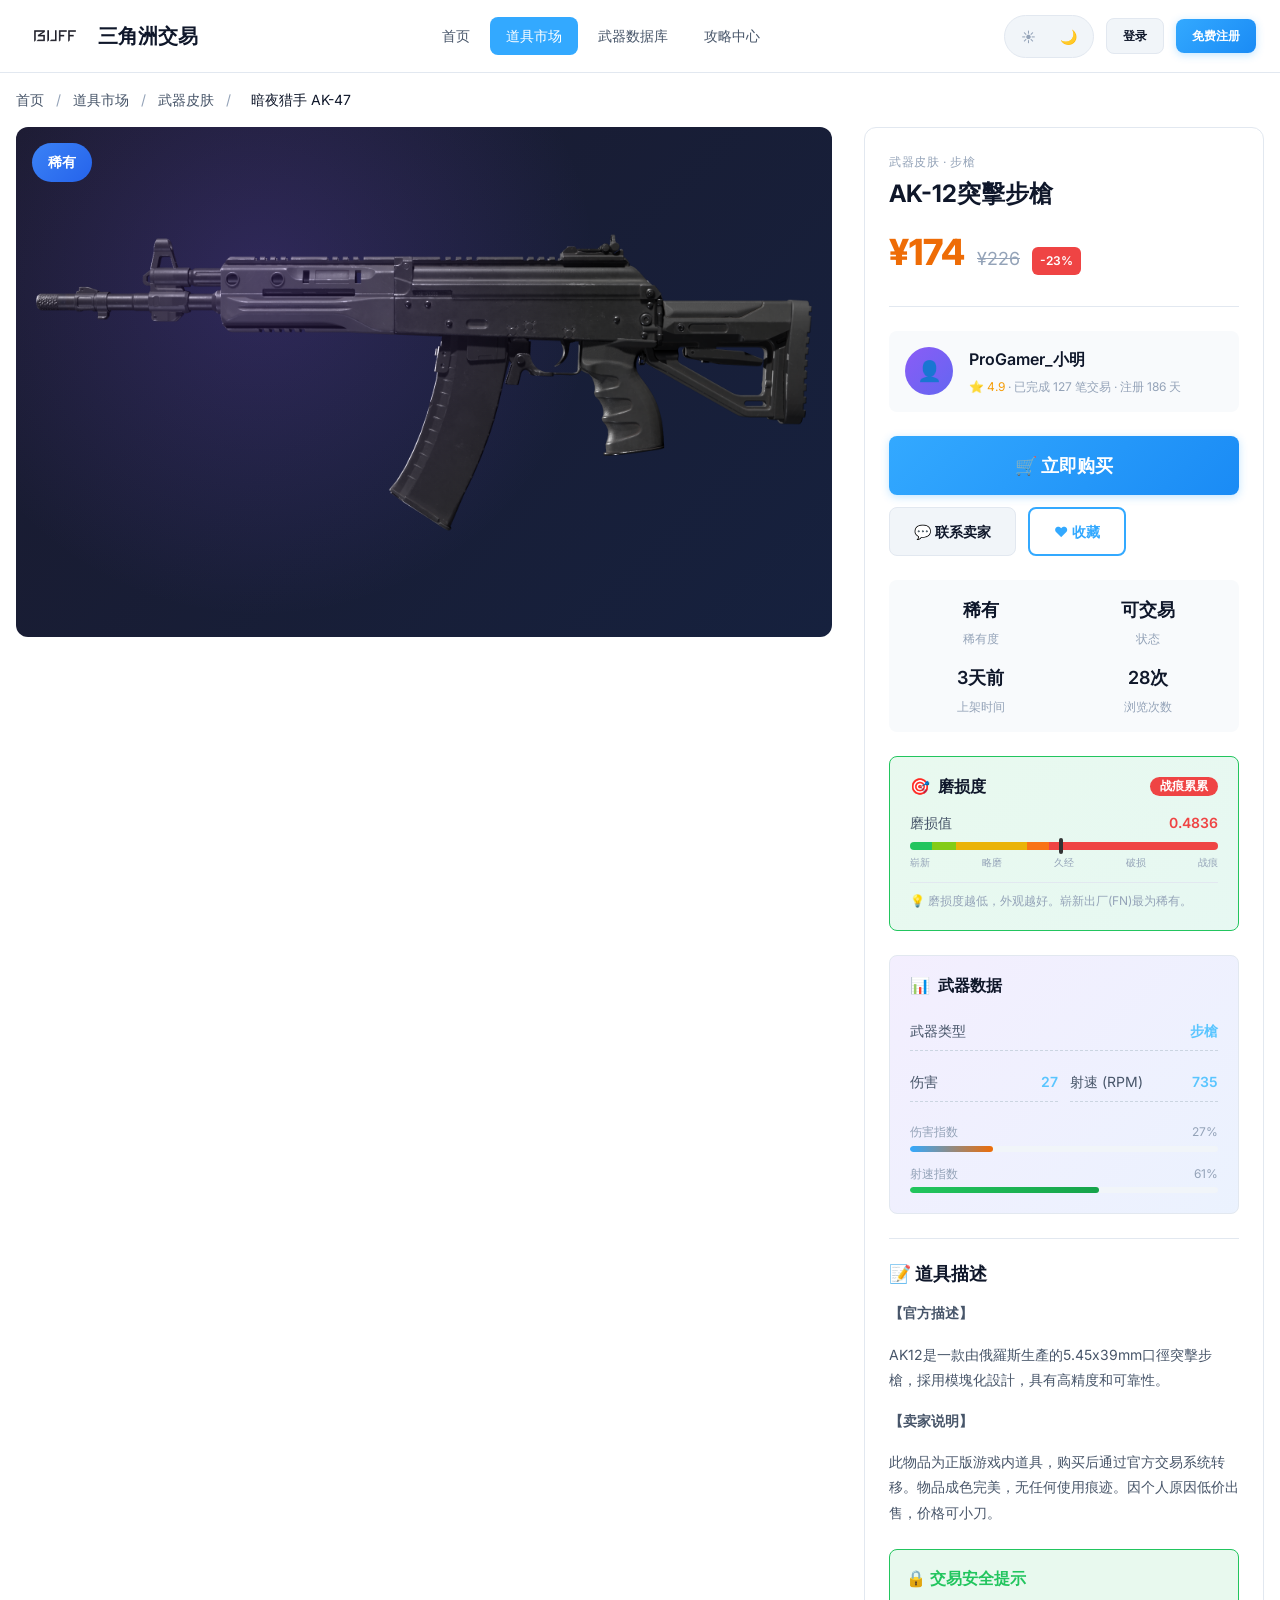
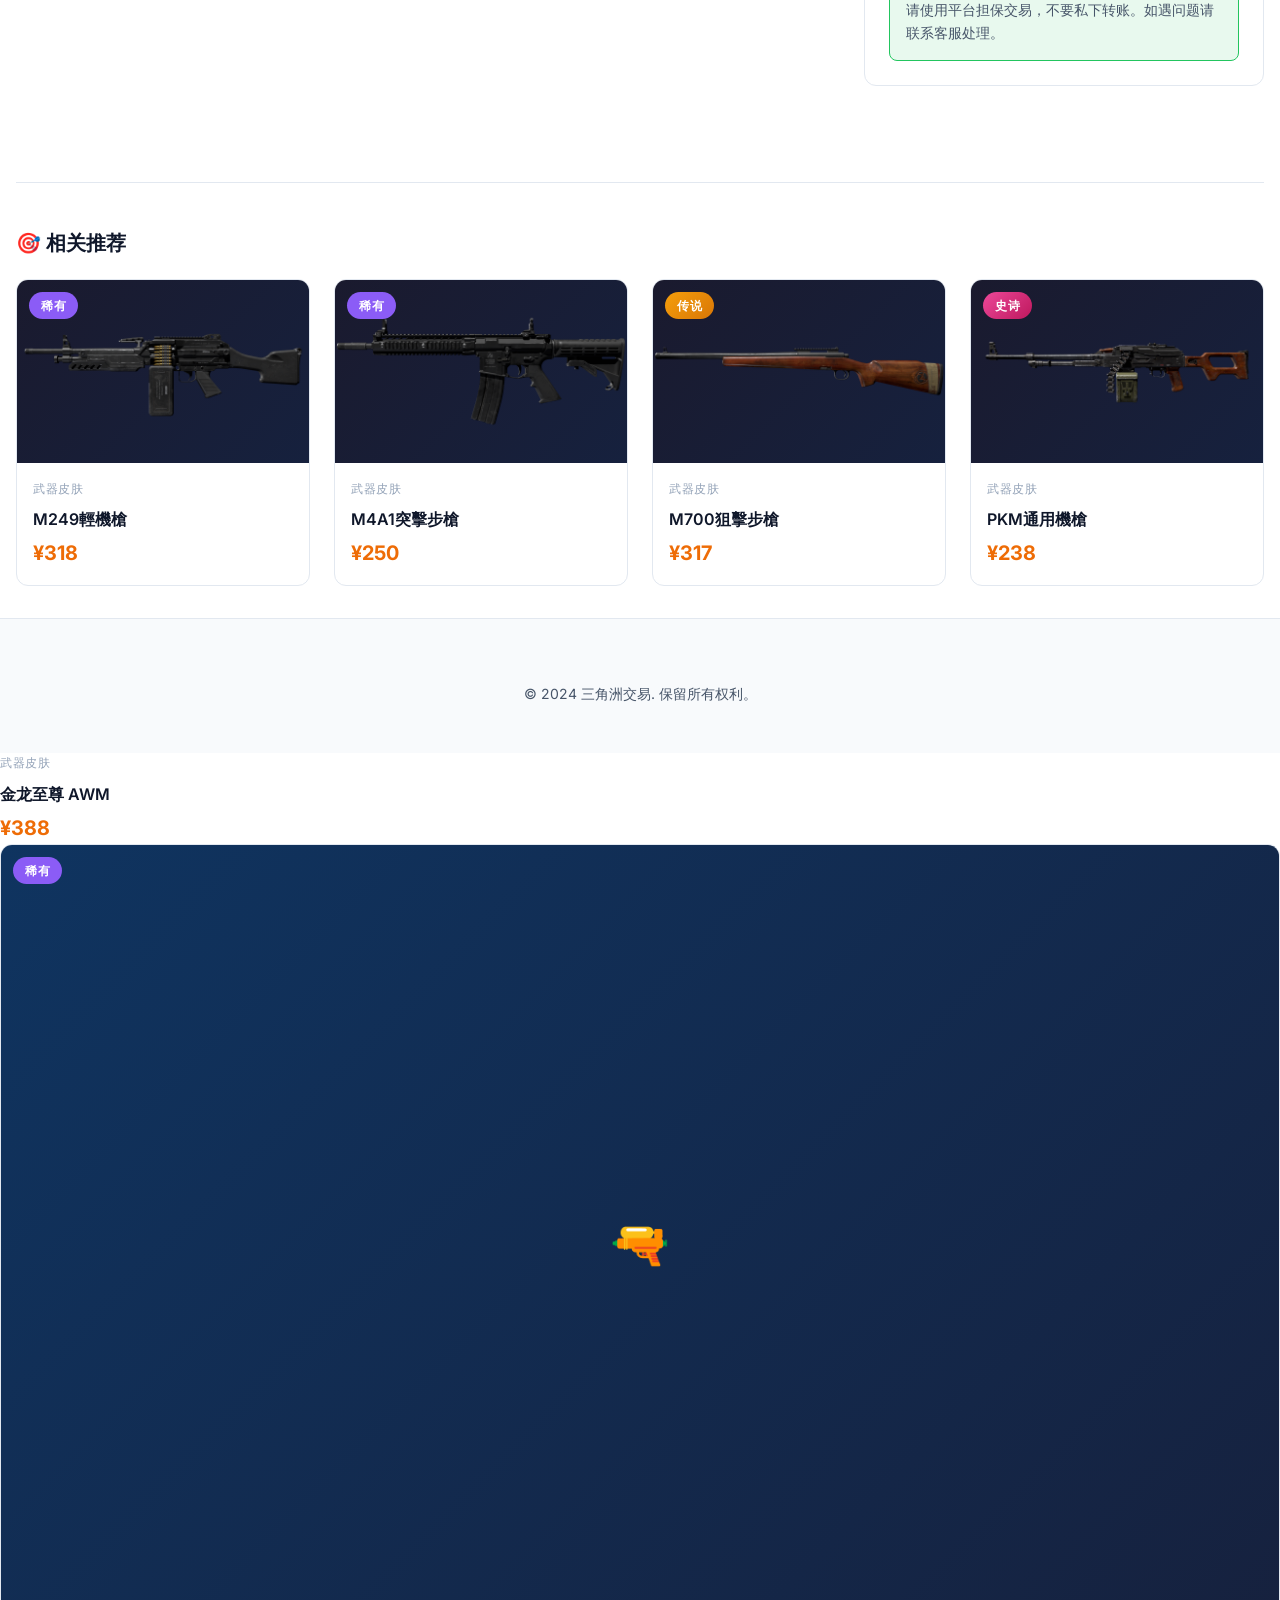
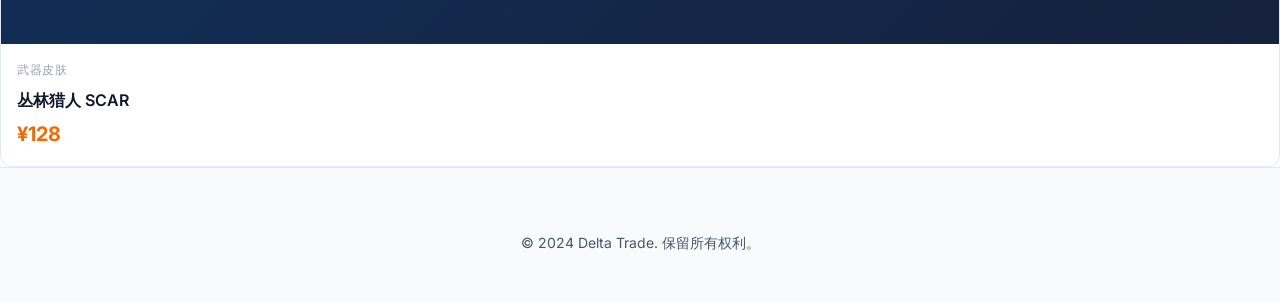
==== commit f3192765: "feat(T12.1): 道具详情页添加磨损度展示面板" ====
--- a/item-detail.html
+++ b/item-detail.html
@@ -432,6 +432,34 @@
           <div class="meta-item">
             <div class="meta-value">28次</div>
             <div class="meta-label">浏览次数</div>
+          </div>
+        </div>
+        
+        <!-- 磨损度面板 -->
+        <div class="wear-panel" id="wearPanel" style="margin-top: var(--space-6); padding: var(--space-5); background: linear-gradient(135deg, rgba(34, 197, 94, 0.1) 0%, rgba(16, 185, 129, 0.1) 100%); border: 1px solid var(--success-500); border-radius: var(--radius-lg);">
+          <h3 style="font-size: var(--text-base); font-weight: 600; margin-bottom: var(--space-4); display: flex; align-items: center; gap: var(--space-2);">
+            🎯 <span>磨损度</span>
+            <span id="wearGrade" style="margin-left: auto; padding: 2px 10px; border-radius: var(--radius-full); font-size: var(--text-xs); font-weight: 600; background: var(--success-500); color: white;">崭新出厂</span>
+          </h3>
+          <div style="margin-bottom: var(--space-3);">
+            <div style="display: flex; justify-content: space-between; font-size: var(--text-sm); margin-bottom: var(--space-2);">
+              <span style="color: var(--text-secondary);">磨损值</span>
+              <span id="wearValue" style="font-weight: 600; color: var(--success-500);">0.0521</span>
+            </div>
+            <!-- 磨损度进度条 -->
+            <div style="position: relative; height: 8px; background: linear-gradient(to right, #22c55e 0%, #22c55e 7%, #84cc16 7%, #84cc16 15%, #eab308 15%, #eab308 38%, #f97316 38%, #f97316 45%, #ef4444 45%, #ef4444 100%); border-radius: 4px;">
+              <div id="wearIndicator" style="position: absolute; top: -4px; width: 4px; height: 16px; background: white; border: 2px solid #333; border-radius: 2px; left: 5%;"></div>
+            </div>
+            <div style="display: flex; justify-content: space-between; font-size: 10px; color: var(--text-tertiary); margin-top: var(--space-1);">
+              <span>崭新</span>
+              <span>略磨</span>
+              <span>久经</span>
+              <span>破损</span>
+              <span>战痕</span>
+            </div>
+          </div>
+          <div style="font-size: var(--text-xs); color: var(--text-tertiary); border-top: 1px solid var(--border-primary); padding-top: var(--space-2);">
+            💡 磨损度越低，外观越好。崭新出厂(FN)最为稀有。
           </div>
         </div>
         
@@ -535,6 +563,43 @@
       loadItemData(itemId, itemType);
     }
     
+    // 磨损度显示更新函数
+    function updateWearDisplay(wear) {
+      const wearValueEl = document.getElementById('wearValue');
+      const wearGradeEl = document.getElementById('wearGrade');
+      const wearIndicator = document.getElementById('wearIndicator');
+      
+      // 设置磨损值
+      wearValueEl.textContent = wear.toFixed(4);
+      
+      // 计算等级和颜色
+      let grade, color;
+      if (wear < 0.07) {
+        grade = '崭新出厂';
+        color = '#22c55e';
+      } else if (wear < 0.15) {
+        grade = '略有磨损';
+        color = '#84cc16';
+      } else if (wear < 0.38) {
+        grade = '久经沙场';
+        color = '#eab308';
+      } else if (wear < 0.45) {
+        grade = '破损不堪';
+        color = '#f97316';
+      } else {
+        grade = '战痕累累';
+        color = '#ef4444';
+      }
+      
+      // 更新等级显示
+      wearGradeEl.textContent = grade;
+      wearGradeEl.style.background = color;
+      wearValueEl.style.color = color;
+      
+      // 更新指示器位置
+      wearIndicator.style.left = `${wear * 100}%`;
+    }
+    
     function loadItemData(itemId, itemType) {
       let itemData;
       let isGun = itemType === 'guns';
@@ -573,6 +638,10 @@
       document.getElementById('itemPrice').textContent = `¥${price}`;
       document.getElementById('itemOldPrice').textContent = `¥${oldPrice}`;
       document.getElementById('itemDiscount').textContent = `-${discount}%`;
+      
+      // 生成磨损度 (0.00 - 1.00)
+      const wearValue = (Math.random() * 0.5).toFixed(4); // 偏向低磨损
+      updateWearDisplay(parseFloat(wearValue));
       
       // 更新稀有度
       const level = isGun ? (itemData.damage >= 50 ? 6 : itemData.damage >= 35 ? 5 : 4) : itemData.level;
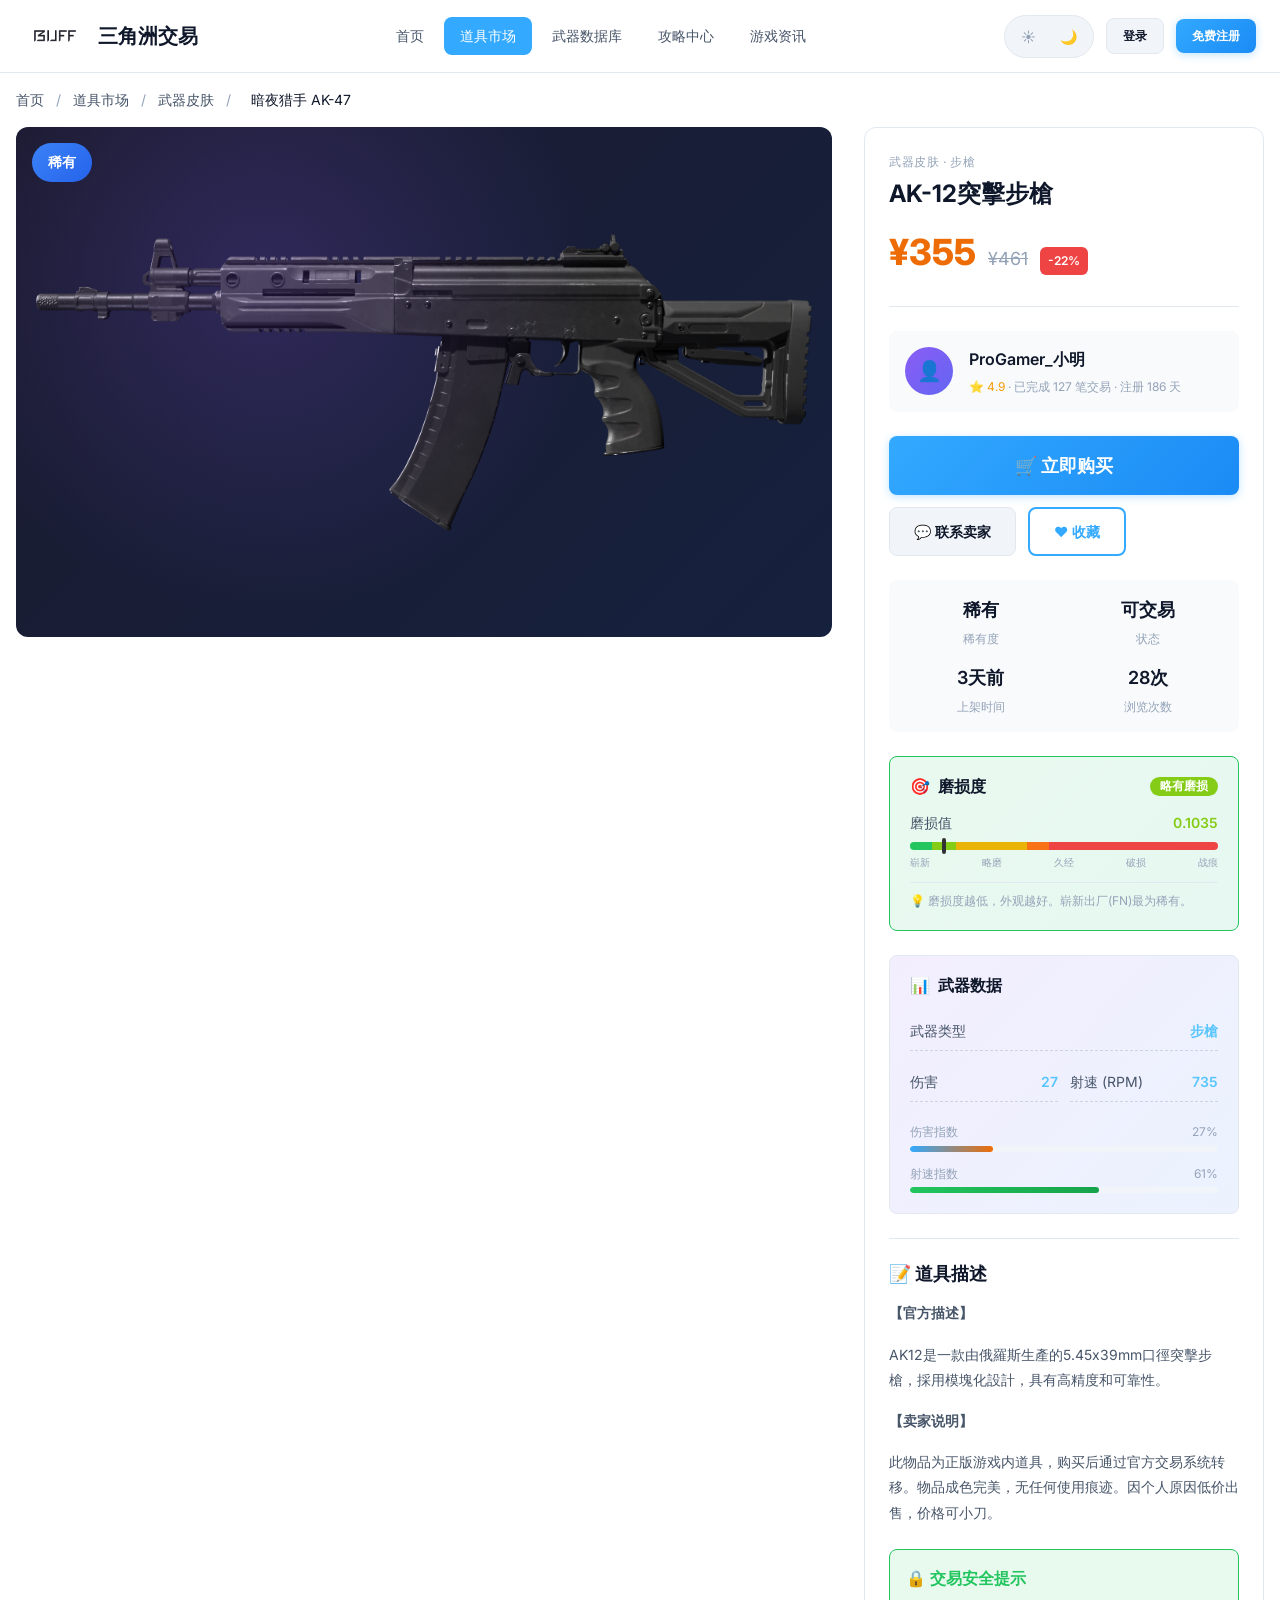
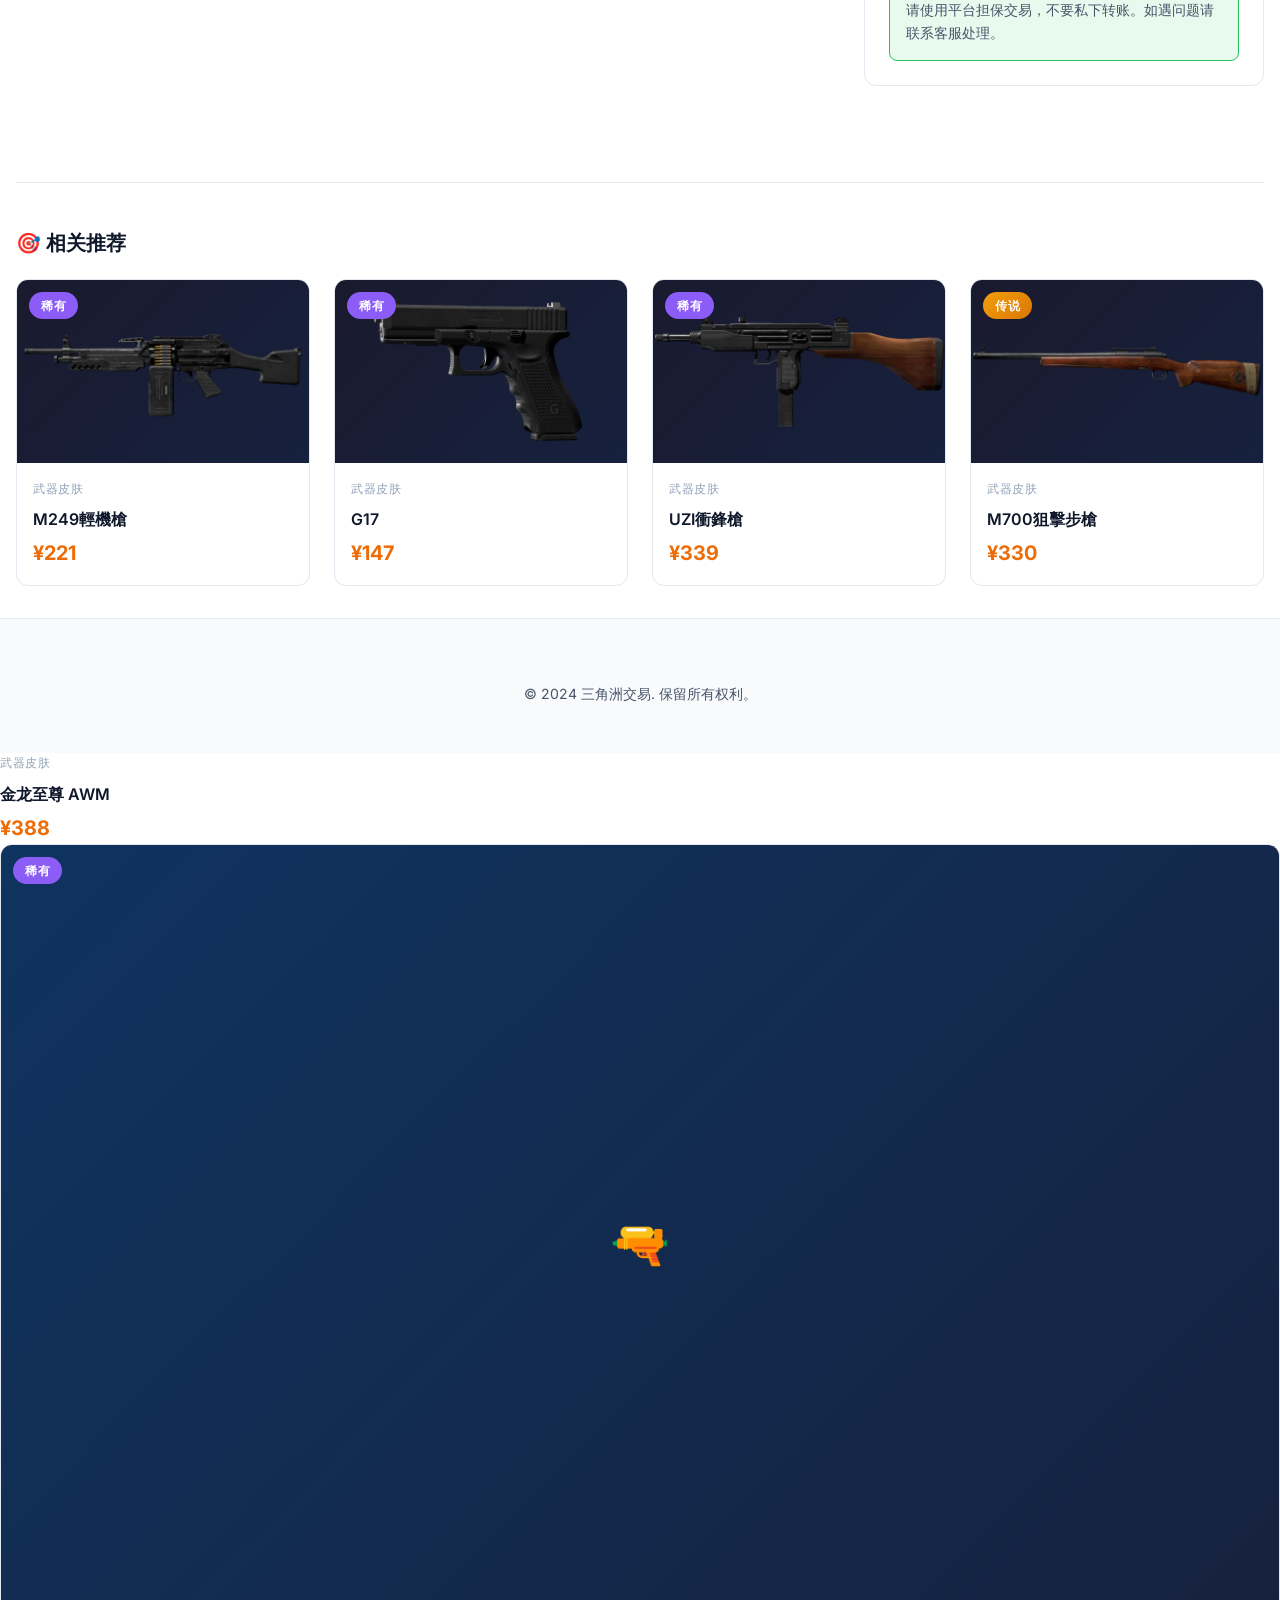
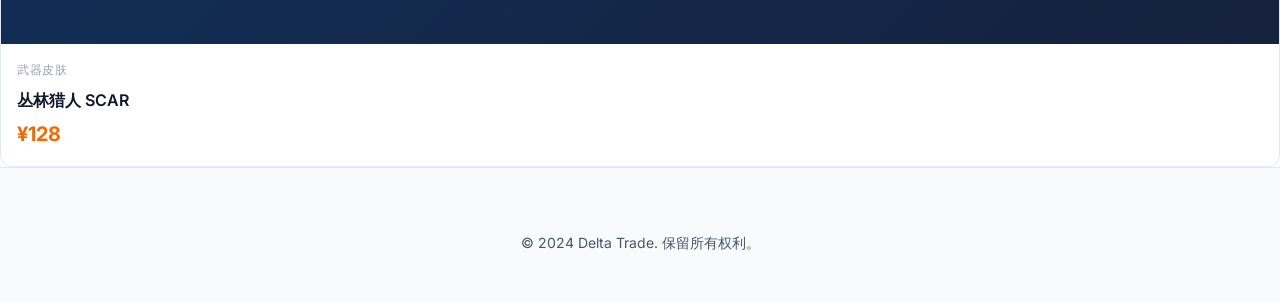
==== commit ff923f14: "fix(T21): 修复所有页面导航栏缺少游戏资讯入口的BUG" ====
--- a/item-detail.html
+++ b/item-detail.html
@@ -342,6 +342,7 @@
         <li><a href="marketplace.html" class="navbar-link active">道具市场</a></li>
         <li><a href="tools/weapons.html" class="navbar-link">武器数据库</a></li>
         <li><a href="tools/guides.html" class="navbar-link">攻略中心</a></li>
+        <li><a href="news.html" class="navbar-link">游戏资讯</a></li>
       </ul>
       
       <div class="navbar-actions">
--- a/css/design-system.css
+++ b/css/design-system.css
@@ -366,3 +366,153 @@
   text-overflow: ellipsis;
   white-space: nowrap;
 }
+
+/* ========================================
+   移动端响应式优化
+   ======================================== */
+
+/* 移动端汉堡菜单按钮 */
+.mobile-menu-btn {
+  display: none;
+  background: none;
+  border: none;
+  font-size: 24px;
+  cursor: pointer;
+  padding: var(--space-2);
+  color: var(--text-primary);
+}
+
+/* 移动端导航菜单 */
+.mobile-nav {
+  display: none;
+  position: fixed;
+  top: 0;
+  left: 0;
+  right: 0;
+  bottom: 0;
+  background: var(--bg-primary);
+  z-index: 1000;
+  padding: var(--space-6);
+  flex-direction: column;
+}
+
+.mobile-nav.active {
+  display: flex;
+}
+
+.mobile-nav-header {
+  display: flex;
+  justify-content: space-between;
+  align-items: center;
+  margin-bottom: var(--space-8);
+}
+
+.mobile-nav-close {
+  background: none;
+  border: none;
+  font-size: 28px;
+  cursor: pointer;
+  color: var(--text-primary);
+}
+
+.mobile-nav-links {
+  display: flex;
+  flex-direction: column;
+  gap: var(--space-4);
+}
+
+.mobile-nav-link {
+  font-size: var(--text-xl);
+  font-weight: 600;
+  color: var(--text-primary);
+  text-decoration: none;
+  padding: var(--space-3) 0;
+  border-bottom: 1px solid var(--border-primary);
+}
+
+.mobile-nav-link:hover {
+  color: var(--primary-500);
+}
+
+/* 768px以下：移动端 */
+@media (max-width: 768px) {
+  /* 显示汉堡菜单 */
+  .mobile-menu-btn {
+    display: block;
+  }
+  
+  /* 隐藏桌面导航 */
+  .hide-mobile {
+    display: none !important;
+  }
+  
+  /* 容器调整 */
+  .container {
+    padding-left: var(--space-4);
+    padding-right: var(--space-4);
+  }
+  
+  /* 导航栏品牌文字隐藏 */
+  .navbar-brand span {
+    display: none;
+  }
+  
+  /* 按钮尺寸调整 */
+  .btn {
+    padding: var(--space-2) var(--space-4);
+    font-size: var(--text-sm);
+  }
+  
+  /* 卡片网格单列 */
+  .items-grid {
+    grid-template-columns: 1fr !important;
+  }
+  
+  /* 侧边栏隐藏或折叠 */
+  .sidebar {
+    display: none;
+  }
+  
+  .marketplace-layout {
+    grid-template-columns: 1fr !important;
+  }
+  
+  /* 统计数字缩小 */
+  .stat-value {
+    font-size: var(--text-2xl) !important;
+  }
+  
+  /* Hero区域调整 */
+  .hero-title {
+    font-size: var(--text-3xl) !important;
+  }
+  
+  .hero-subtitle {
+    font-size: var(--text-base) !important;
+  }
+}
+
+/* 480px以下：小屏手机 */
+@media (max-width: 480px) {
+  /* 更紧凑的间距 */
+  .container {
+    padding-left: var(--space-3);
+    padding-right: var(--space-3);
+  }
+  
+  /* Tab按钮缩小 */
+  .mode-tabs button {
+    padding: var(--space-2) !important;
+    font-size: var(--text-sm) !important;
+  }
+  
+  /* 卡片内边距缩小 */
+  .item-card-content {
+    padding: var(--space-3) !important;
+  }
+  
+  /* 隐藏部分装饰元素 */
+  .item-card-price-old {
+    display: none;
+  }
+}
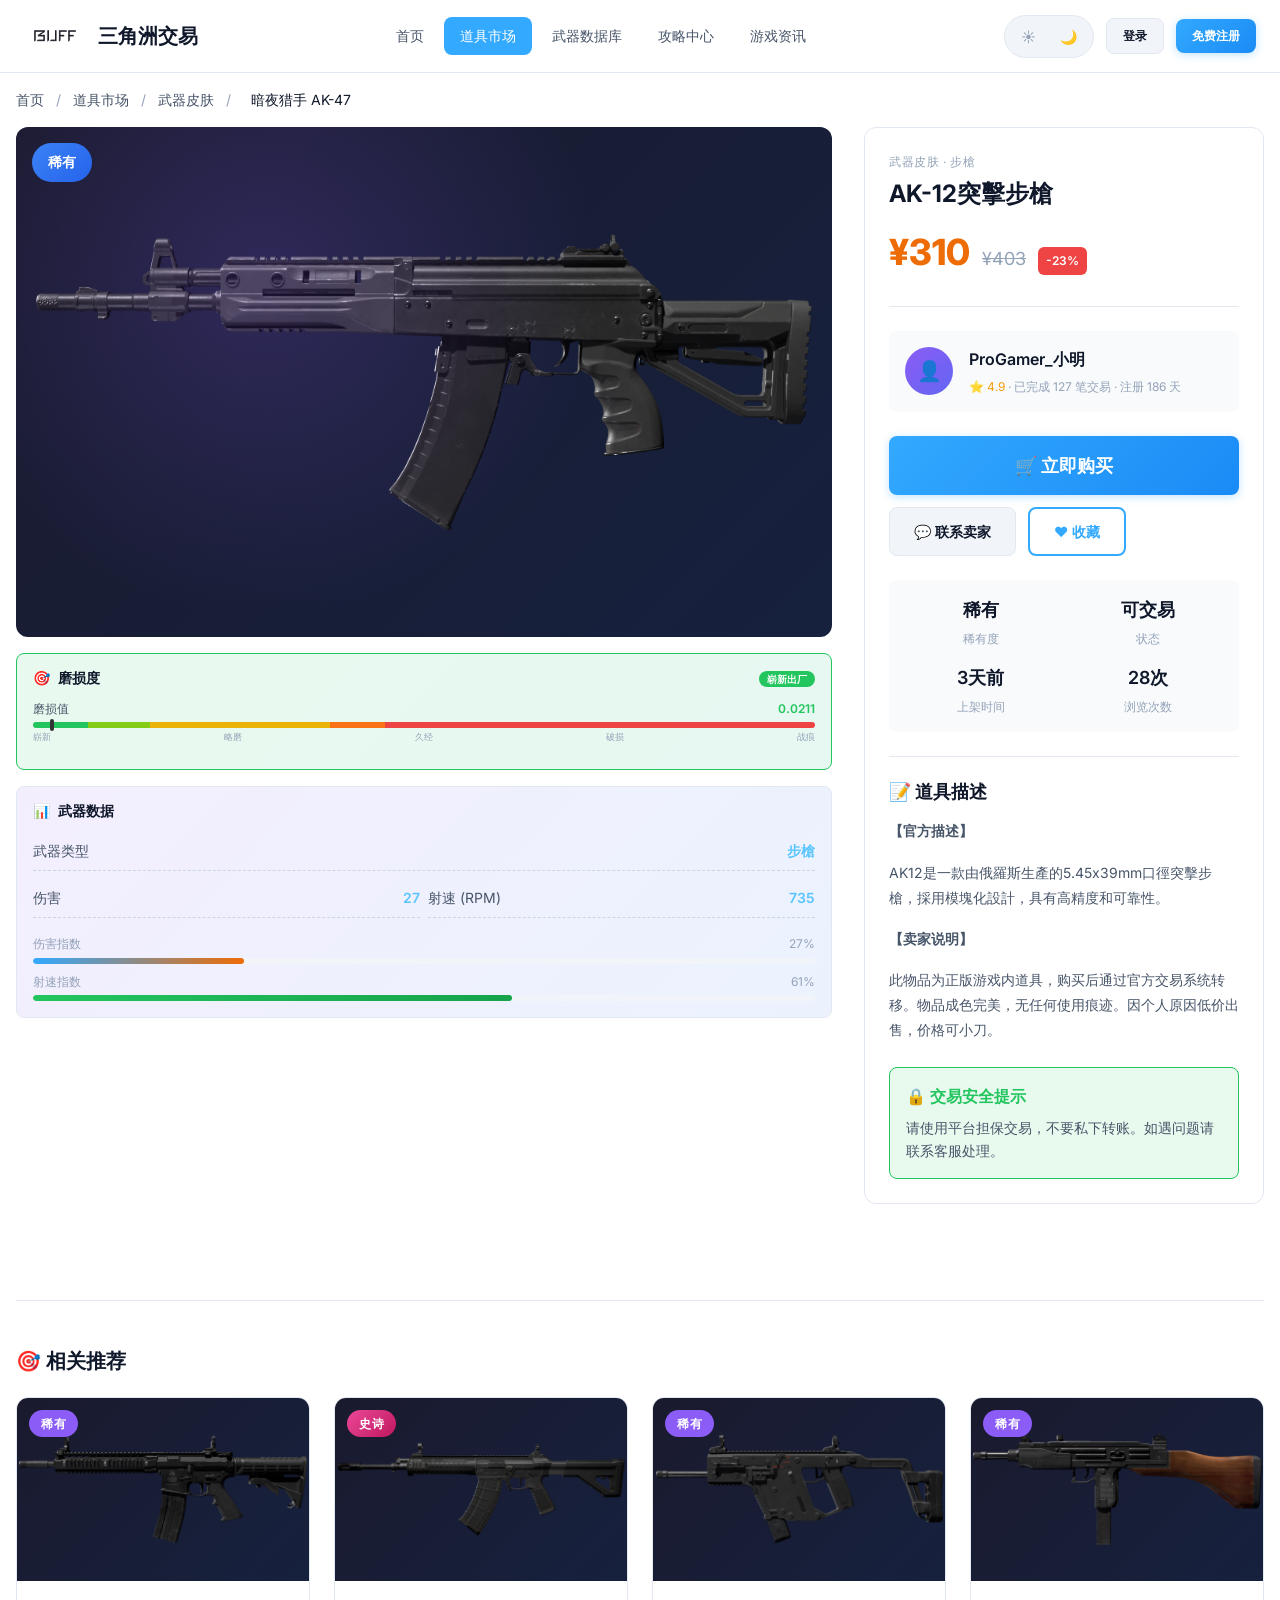
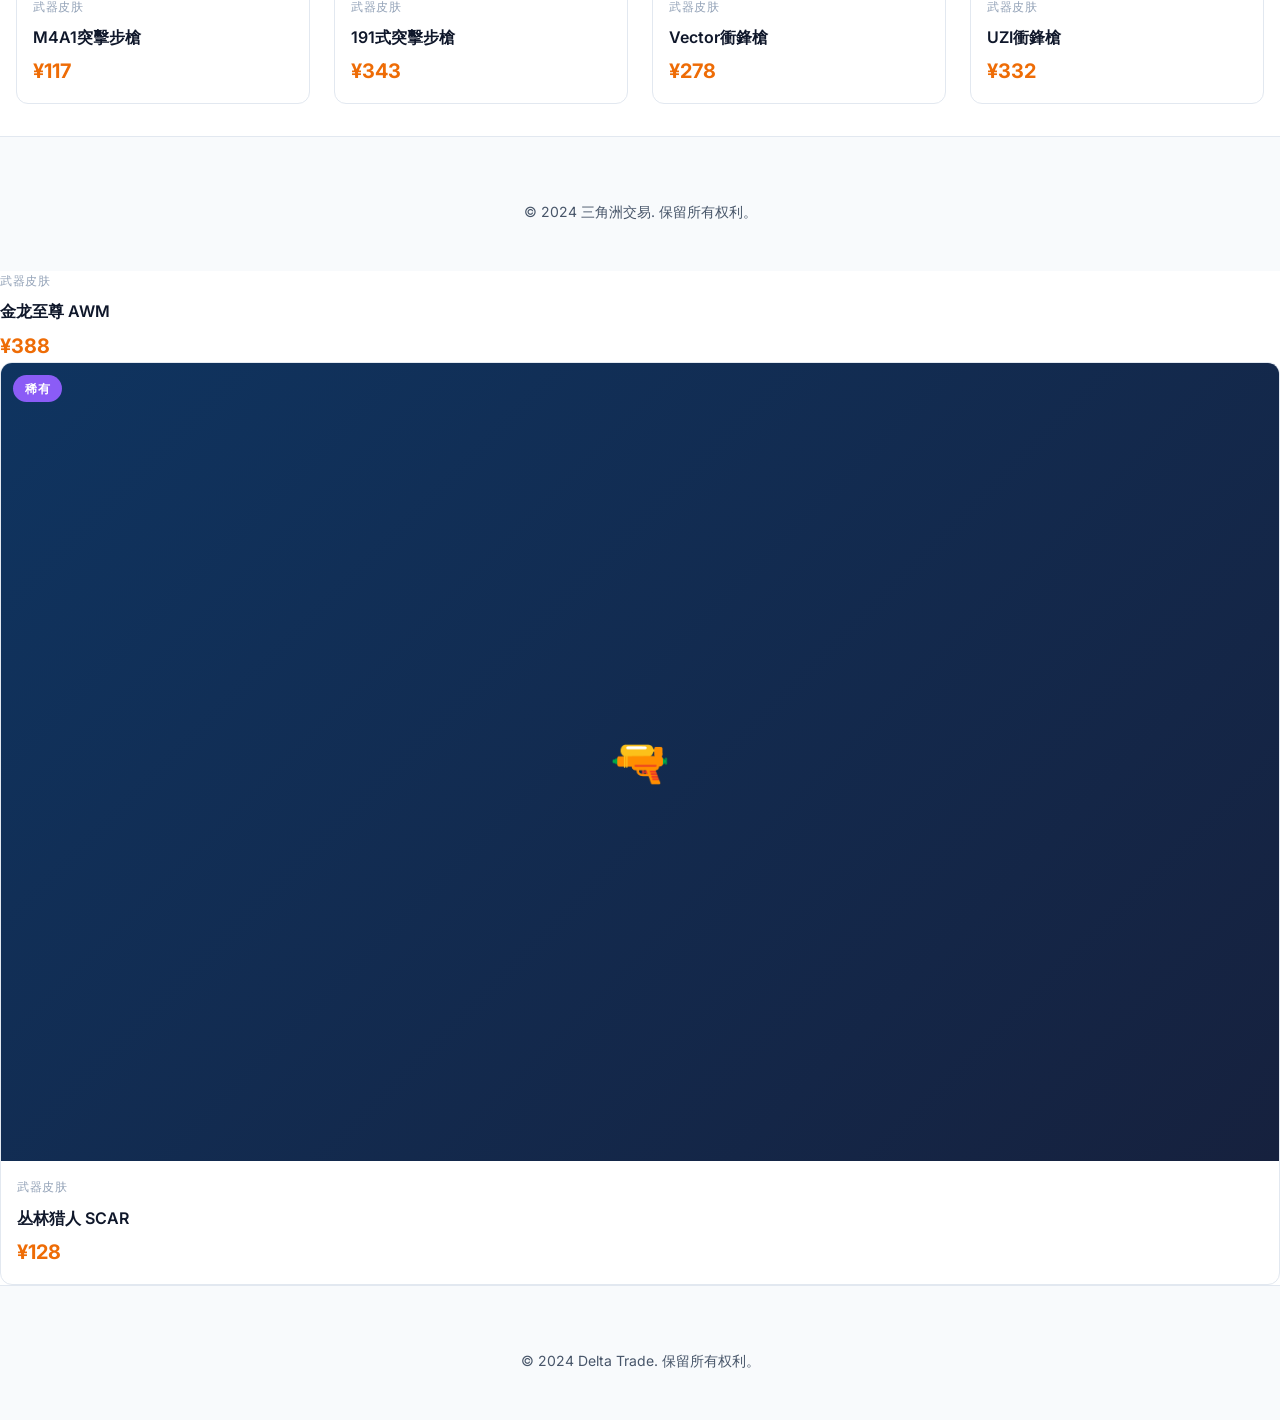
==== commit 74beb730: "fix(T18): 道具详情页布局优化 - 磨损度和武器数据移到图片下方" ====
--- a/item-detail.html
+++ b/item-detail.html
@@ -376,6 +376,38 @@
           <span class="image-badge" id="itemRarity">传说</span>
           <img id="mainItemImage" src="picture/AK-12突擊步槍.png" alt="道具图片">
         </div>
+        
+        <!-- 磨损度面板（移到图片下方） -->
+        <div class="wear-panel" id="wearPanel" style="margin-top: var(--space-4); padding: var(--space-4); background: linear-gradient(135deg, rgba(34, 197, 94, 0.1) 0%, rgba(16, 185, 129, 0.1) 100%); border: 1px solid var(--success-500); border-radius: var(--radius-lg);">
+          <h3 style="font-size: var(--text-sm); font-weight: 600; margin-bottom: var(--space-3); display: flex; align-items: center; gap: var(--space-2);">
+            🎯 <span>磨损度</span>
+            <span id="wearGrade" style="margin-left: auto; padding: 2px 8px; border-radius: var(--radius-full); font-size: 10px; font-weight: 600; background: var(--success-500); color: white;">崭新出厂</span>
+          </h3>
+          <div style="margin-bottom: var(--space-2);">
+            <div style="display: flex; justify-content: space-between; font-size: var(--text-xs); margin-bottom: var(--space-1);">
+              <span style="color: var(--text-secondary);">磨损值</span>
+              <span id="wearValue" style="font-weight: 600; color: var(--success-500);">0.0521</span>
+            </div>
+            <div style="position: relative; height: 6px; background: linear-gradient(to right, #22c55e 0%, #22c55e 7%, #84cc16 7%, #84cc16 15%, #eab308 15%, #eab308 38%, #f97316 38%, #f97316 45%, #ef4444 45%, #ef4444 100%); border-radius: 3px;">
+              <div id="wearIndicator" style="position: absolute; top: -3px; width: 4px; height: 12px; background: white; border: 2px solid #333; border-radius: 2px; left: 5%;"></div>
+            </div>
+            <div style="display: flex; justify-content: space-between; font-size: 9px; color: var(--text-tertiary); margin-top: 2px;">
+              <span>崭新</span>
+              <span>略磨</span>
+              <span>久经</span>
+              <span>破损</span>
+              <span>战痕</span>
+            </div>
+          </div>
+        </div>
+        
+        <!-- 武器/防具数据面板（移到图片下方） -->
+        <div class="stats-panel" id="statsPanel" style="margin-top: var(--space-4); padding: var(--space-4); background: linear-gradient(135deg, rgba(139, 92, 246, 0.1) 0%, rgba(59, 130, 246, 0.1) 100%); border: 1px solid var(--border-primary); border-radius: var(--radius-lg);">
+          <h3 style="font-size: var(--text-sm); font-weight: 600; margin-bottom: var(--space-3); display: flex; align-items: center; gap: var(--space-2);">📊 <span id="statsTitle">武器数据</span></h3>
+          <div id="statsGrid" style="display: grid; grid-template-columns: repeat(2, 1fr); gap: var(--space-2); font-size: var(--text-xs);">
+            <!-- 动态填充 -->
+          </div>
+        </div>
       </div>
       
       <!-- 信息区域 -->
@@ -433,42 +465,6 @@
           <div class="meta-item">
             <div class="meta-value">28次</div>
             <div class="meta-label">浏览次数</div>
-          </div>
-        </div>
-        
-        <!-- 磨损度面板 -->
-        <div class="wear-panel" id="wearPanel" style="margin-top: var(--space-6); padding: var(--space-5); background: linear-gradient(135deg, rgba(34, 197, 94, 0.1) 0%, rgba(16, 185, 129, 0.1) 100%); border: 1px solid var(--success-500); border-radius: var(--radius-lg);">
-          <h3 style="font-size: var(--text-base); font-weight: 600; margin-bottom: var(--space-4); display: flex; align-items: center; gap: var(--space-2);">
-            🎯 <span>磨损度</span>
-            <span id="wearGrade" style="margin-left: auto; padding: 2px 10px; border-radius: var(--radius-full); font-size: var(--text-xs); font-weight: 600; background: var(--success-500); color: white;">崭新出厂</span>
-          </h3>
-          <div style="margin-bottom: var(--space-3);">
-            <div style="display: flex; justify-content: space-between; font-size: var(--text-sm); margin-bottom: var(--space-2);">
-              <span style="color: var(--text-secondary);">磨损值</span>
-              <span id="wearValue" style="font-weight: 600; color: var(--success-500);">0.0521</span>
-            </div>
-            <!-- 磨损度进度条 -->
-            <div style="position: relative; height: 8px; background: linear-gradient(to right, #22c55e 0%, #22c55e 7%, #84cc16 7%, #84cc16 15%, #eab308 15%, #eab308 38%, #f97316 38%, #f97316 45%, #ef4444 45%, #ef4444 100%); border-radius: 4px;">
-              <div id="wearIndicator" style="position: absolute; top: -4px; width: 4px; height: 16px; background: white; border: 2px solid #333; border-radius: 2px; left: 5%;"></div>
-            </div>
-            <div style="display: flex; justify-content: space-between; font-size: 10px; color: var(--text-tertiary); margin-top: var(--space-1);">
-              <span>崭新</span>
-              <span>略磨</span>
-              <span>久经</span>
-              <span>破损</span>
-              <span>战痕</span>
-            </div>
-          </div>
-          <div style="font-size: var(--text-xs); color: var(--text-tertiary); border-top: 1px solid var(--border-primary); padding-top: var(--space-2);">
-            💡 磨损度越低，外观越好。崭新出厂(FN)最为稀有。
-          </div>
-        </div>
-        
-        <!-- 武器/防具数据面板 -->
-        <div class="stats-panel" id="statsPanel" style="margin-top: var(--space-6); padding: var(--space-5); background: linear-gradient(135deg, rgba(139, 92, 246, 0.1) 0%, rgba(59, 130, 246, 0.1) 100%); border: 1px solid var(--border-primary); border-radius: var(--radius-lg);">
-          <h3 style="font-size: var(--text-base); font-weight: 600; margin-bottom: var(--space-4); display: flex; align-items: center; gap: var(--space-2);">📊 <span id="statsTitle">武器数据</span></h3>
-          <div id="statsGrid" style="display: grid; grid-template-columns: repeat(2, 1fr); gap: var(--space-3);">
-            <!-- 动态填充 -->
           </div>
         </div>
         
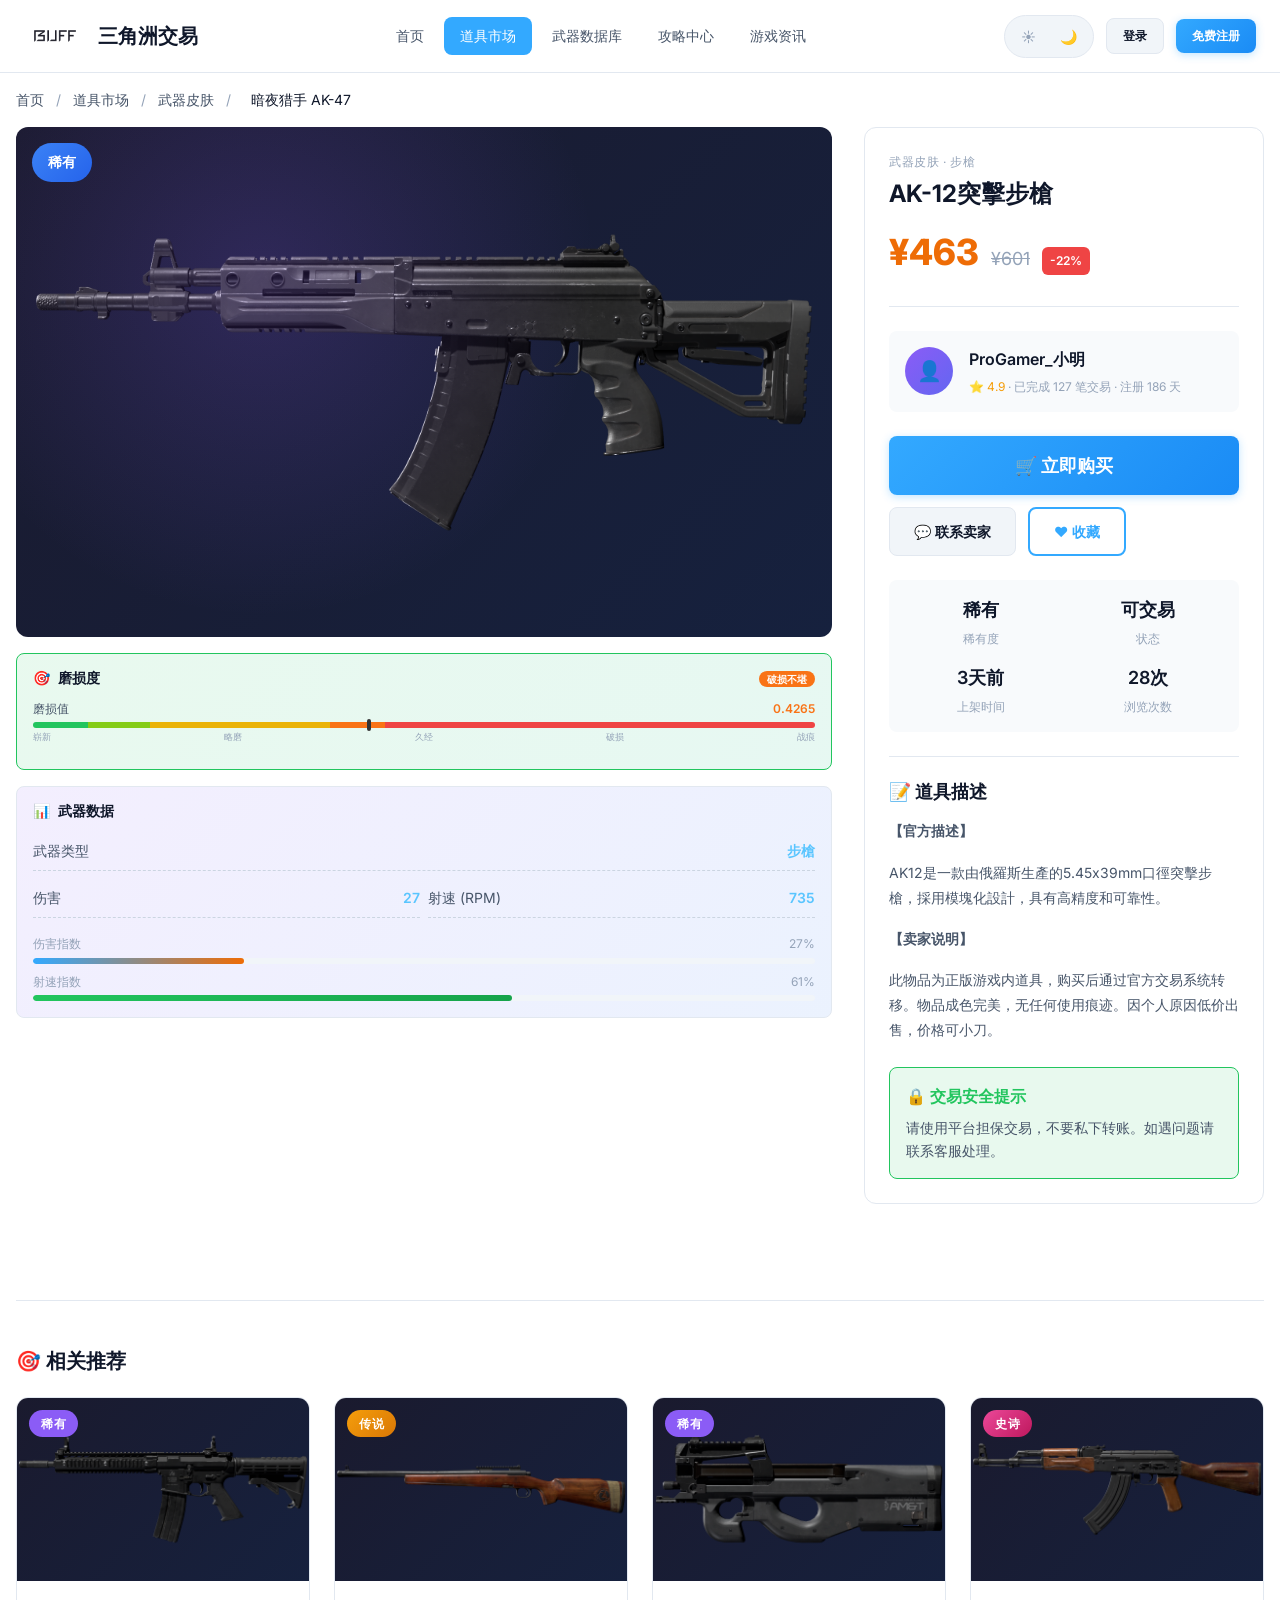
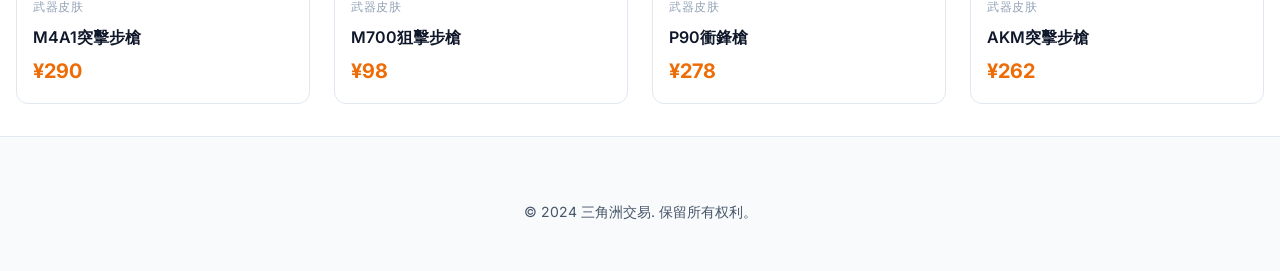
==== commit b1082e27: "Sprint 2: 分类重构、新闻详情页、BugFix - T19: 道具分类按三角洲行动实际武器分类重构(16项分组) - T20: 攻略中心封面优化(CSS渐变动画) - T22: 新闻详情页模板" ====
--- a/item-detail.html
+++ b/item-detail.html
@@ -789,55 +789,3 @@
   </script>
 </body>
 </html>
-            <div class="item-card-category">武器皮肤</div>
-            <h3 class="item-card-title">金龙至尊 AWM</h3>
-            <div class="item-card-price">
-              <span class="item-card-price-current">¥388</span>
-            </div>
-          </div>
-        </div>
-        
-        <div class="item-card">
-          <div class="item-card-image">
-            <div style="width:100%;height:100%;background:linear-gradient(135deg,#0f3460 0%,#16213e 100%);display:flex;align-items:center;justify-content:center;color:#22c55e;font-size:3rem;">🔫</div>
-            <span class="item-card-badge badge-rare">稀有</span>
-          </div>
-          <div class="item-card-content">
-            <div class="item-card-category">武器皮肤</div>
-            <h3 class="item-card-title">丛林猎人 SCAR</h3>
-            <div class="item-card-price">
-              <span class="item-card-price-current">¥128</span>
-            </div>
-          </div>
-        </div>
-      </div>
-    </div>
-  </div>
-
-  <!-- 页脚 -->
-  <footer class="footer">
-    <div class="container">
-      <div class="footer-bottom" style="margin-top:0;padding-top:0;border-top:none;">
-        <p>© 2024 Delta Trade. 保留所有权利。</p>
-      </div>
-    </div>
-  </footer>
-
-  <script src="js/theme.js"></script>
-  <script>
-    // 缩略图点击
-    document.querySelectorAll('.thumbnail').forEach(thumb => {
-      thumb.addEventListener('click', function() {
-        document.querySelectorAll('.thumbnail').forEach(t => t.classList.remove('active'));
-        this.classList.add('active');
-      });
-    });
-    
-    // 购买处理
-    function handleBuy() {
-      alert('🛒 请先登录后再购买\n\n即将跳转到登录页面...');
-      window.location.href = 'auth/login.html';
-    }
-  </script>
-</body>
-</html>
